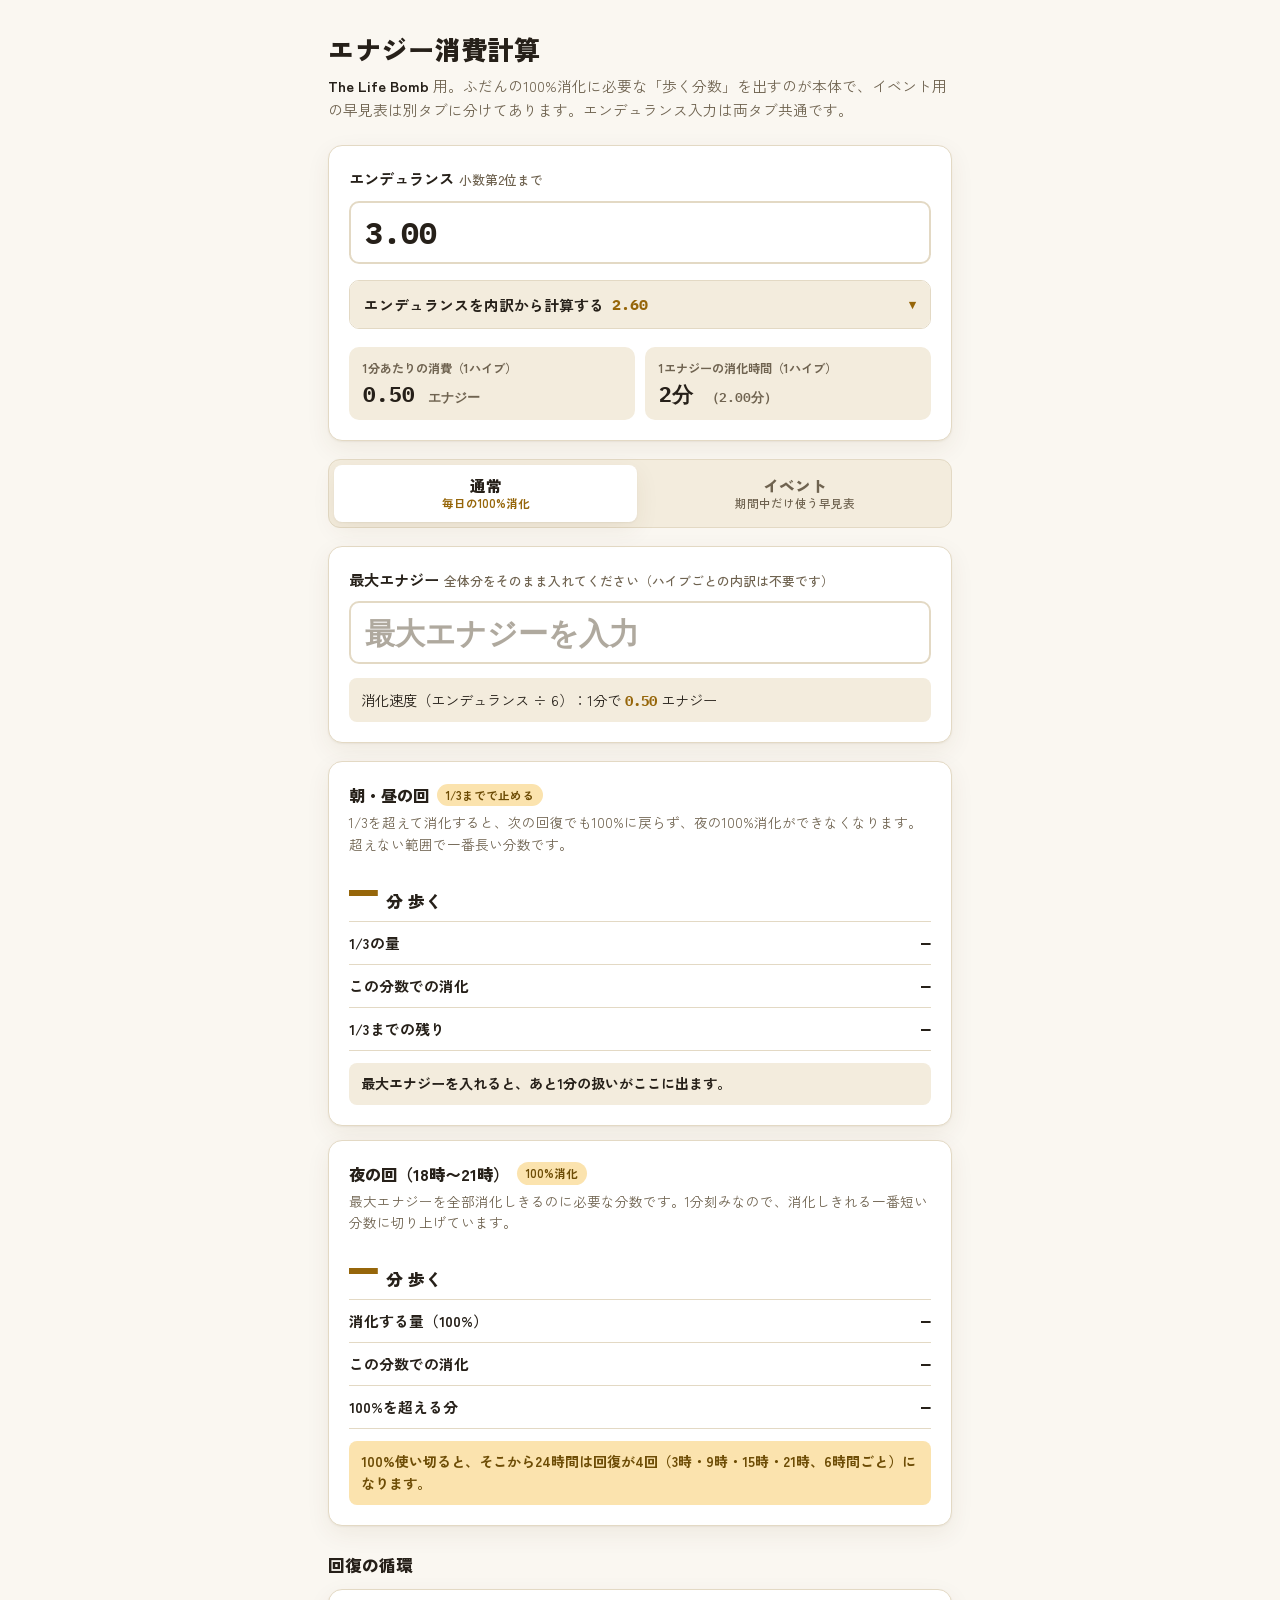
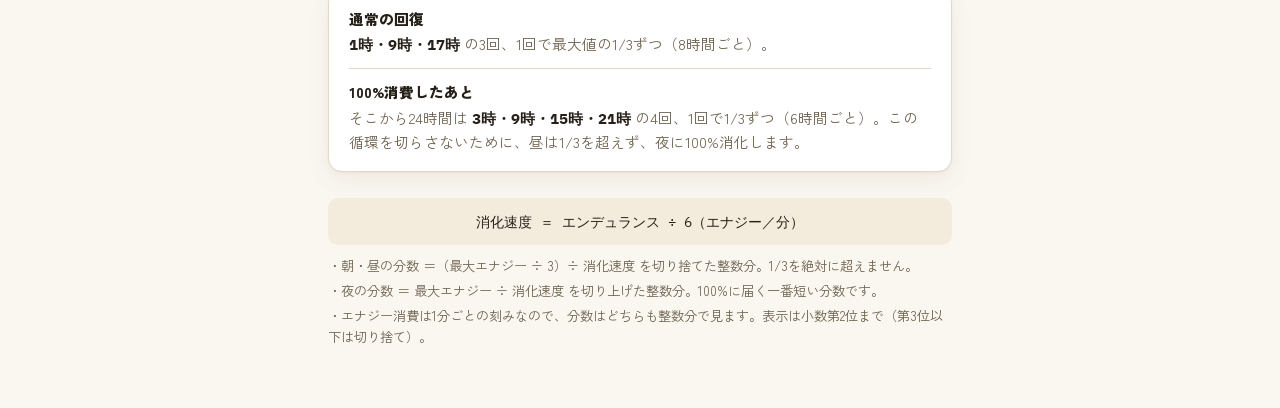
==== index.html @ 016a5758 "Add daily tab with noon and 100% digestion minutes" ====
<!doctype html>
<html lang="ja">
  <head>
    <meta charset="utf-8" />
    <meta name="viewport" content="width=device-width, initial-scale=1, viewport-fit=cover" />
    <meta name="color-scheme" content="light dark" />
    <link rel="icon" href="data:," />
    <title>エナジー消費計算</title>
    <link rel="preconnect" href="https://fonts.googleapis.com" />
    <link rel="preconnect" href="https://fonts.gstatic.com" crossorigin />
    <link href="https://fonts.googleapis.com/css2?family=Zen+Kaku+Gothic+New:wght@500;700;900&family=IBM+Plex+Mono:wght@500;600;700&display=swap" rel="stylesheet" />
    <style>
      button, [role="button"], select, summary, input:not([type="checkbox"], [type="radio"]) { min-height: 2rem; }

      :root {
        color-scheme: light dark;
        --bg: #faf7f1;
        --surface: #ffffff;
        --surface-2: #f3ecdd;
        --ink: #262019;
        --ink-2: #6f6350;
        --line: #e3d9c4;
        --accent: #b97e0e;
        --accent-strong: #96660a;
        --hit-bg: #fbe3ae;
        --hit-ink: #6d4c05;
        --first-ring: #b97e0e;
        --chip-bg: #ffffff;
        --input-bg: #ffffff;
        --shadow: 0 1px 2px rgba(80, 60, 10, .06), 0 8px 24px rgba(80, 60, 10, .07);
      }
      @media (prefers-color-scheme: dark) {
        :root {
          --bg: #171410;
          --surface: #221e18;
          --surface-2: #2b251c;
          --ink: #f2ead9;
          --ink-2: #b3a68c;
          --line: #3d362a;
          --accent: #e8b23f;
          --accent-strong: #f5c95e;
          --hit-bg: #574312;
          --hit-ink: #ffd97a;
          --first-ring: #e8b23f;
          --chip-bg: #221e18;
          --input-bg: #1b1813;
          --shadow: 0 1px 2px rgba(0,0,0,.4), 0 8px 24px rgba(0,0,0,.35);
        }
      }

      * { box-sizing: border-box; }
      html { -webkit-text-size-adjust: 100%; }
      body {
        margin: 0;
        background: var(--bg);
        color: var(--ink);
        font-family: "Zen Kaku Gothic New", "Hiragino Kaku Gothic ProN", "Noto Sans JP", sans-serif;
        line-height: 1.6;
      }
      .num { font-family: "IBM Plex Mono", ui-monospace, monospace; font-variant-numeric: tabular-nums; }

      main {
        max-width: 660px;
        margin: 0 auto;
        padding: 28px 18px 56px;
      }

      h1 {
        font-size: 1.65rem;
        font-weight: 900;
        letter-spacing: .02em;
        margin: 0 0 4px;
      }
      .lede {
        margin: 0 0 24px;
        color: var(--ink-2);
        font-size: .92rem;
      }
      .lede .game { font-weight: 700; color: var(--ink); }

      /* ---------- input ---------- */
      .panel {
        background: var(--surface);
        border: 1px solid var(--line);
        border-radius: 14px;
        box-shadow: var(--shadow);
        padding: 20px;
        margin-bottom: 18px;
      }
      .field-label {
        display: block;
        font-weight: 700;
        font-size: .95rem;
        margin-bottom: 10px;
      }
      .field-label .unit-note { color: var(--ink-2); font-weight: 500; font-size: .8rem; margin-left: .4em; }
      .input-row {
        display: flex;
        align-items: stretch;
        gap: 10px;
      }
      .input-wrap {
        flex: 1 1 auto;
        min-width: 0;
        display: flex;
        align-items: baseline;
        gap: 8px;
        background: var(--input-bg);
        border: 2px solid var(--line);
        border-radius: 10px;
        padding: 6px 14px;
        transition: border-color .15s ease;
      }
      .input-wrap:focus-within { border-color: var(--accent); }
      .input-wrap input {
        flex: 1;
        width: 100%;
        min-width: 0;
        border: 0;
        background: transparent;
        color: var(--ink);
        font-family: "IBM Plex Mono", ui-monospace, monospace;
        font-size: 1.9rem;
        font-weight: 700;
        padding: 4px 0;
        outline: none;
      }
      .input-wrap input::placeholder { color: var(--ink-2); opacity: .55; }
      .input-wrap.is-locked { opacity: .55; }
      .input-wrap input:disabled { color: var(--ink-2); }

      /* ---------- detail (endurance breakdown) ---------- */
      .detail {
        margin-top: 16px;
        border: 1px solid var(--line);
        border-radius: 10px;
        background: var(--surface);
      }
      .detail-toggle {
        display: flex;
        align-items: center;
        gap: 8px;
        width: 100%;
        padding: 12px 14px;
        font: inherit;
        font-weight: 700;
        font-size: .92rem;
        text-align: left;
        color: var(--ink);
        cursor: pointer;
        background: var(--surface-2);
        border: 0;
        border-radius: 9px;
        user-select: none;
      }
      .detail-toggle[aria-expanded="true"] { border-radius: 9px 9px 0 0; }
      .detail-toggle .chev {
        margin-left: auto;
        color: var(--accent-strong);
        font-size: .8rem;
        transition: transform .15s ease;
      }
      .detail-toggle[aria-expanded="true"] .chev { transform: rotate(180deg); }
      .detail-toggle .summary-total {
        font-family: "IBM Plex Mono", ui-monospace, monospace;
        font-weight: 700;
        color: var(--accent-strong);
      }
      .detail-body { padding: 16px 14px 18px; }
      .summary-cap {
        font-size: .72rem;
        font-weight: 700;
        background: var(--hit-bg);
        color: var(--hit-ink);
        border-radius: 999px;
        padding: 2px 8px;
        white-space: nowrap;
        display: none;
      }
      .summary-cap.show { display: inline-block; }
      .use-row {
        display: flex;
        align-items: flex-start;
        gap: 10px;
        background: var(--hit-bg);
        color: var(--hit-ink);
        border-radius: 8px;
        padding: 10px 12px;
        margin-bottom: 14px;
        cursor: pointer;
      }
      .use-row input[type="checkbox"] {
        width: 1.25rem; height: 1.25rem;
        margin: 2px 0 0;
        flex: 0 0 auto;
        accent-color: var(--accent);
      }
      .use-row .use-text { font-weight: 700; font-size: .9rem; line-height: 1.45; }
      .use-row .use-text small { display: block; font-weight: 500; font-size: .78rem; opacity: .85; }
      .detail-grid {
        display: grid;
        grid-template-columns: 1fr;
        gap: 16px;
      }
      .d-field label {
        display: block;
        font-weight: 700;
        font-size: .95rem;
        margin-bottom: 6px;
        line-height: 1.4;
      }
      .d-field label .note { display: block; color: var(--ink-2); font-weight: 500; font-size: .8rem; margin-top: 2px; }
      .d-field input[type="number"], .d-field select {
        width: 100%;
        background: var(--input-bg);
        border: 2px solid var(--line);
        border-radius: 8px;
        color: var(--ink);
        font-family: "IBM Plex Mono", ui-monospace, monospace;
        font-size: 1.25rem;
        font-weight: 700;
        padding: 10px 12px;
        outline: none;
      }
      .cap-preview {
        margin-top: 8px;
        background: var(--surface-2);
        border-radius: 8px;
        padding: 10px 12px;
        font-size: .88rem;
        line-height: 1.5;
      }
      .cap-preview .cp-formula { font-family: "IBM Plex Mono", ui-monospace, monospace; font-weight: 700; }
      .cap-preview .cp-final { font-weight: 900; color: var(--accent-strong); }
      .d-field input[type="number"]:focus, .d-field select:focus { border-color: var(--accent); }
      .d-field.check-field {
        grid-column: 1 / -1;
        display: flex;
        align-items: center;
        gap: 10px;
        border: 2px solid var(--line);
        border-radius: 8px;
        padding: 7px 10px;
        min-height: 2.9rem;
        cursor: pointer;
      }
      .d-field.check-field input[type="checkbox"] {
        width: 1.25rem; height: 1.25rem;
        margin: 0;
        flex: 0 0 auto;
        accent-color: var(--accent);
      }
      .d-field.check-field .check-label { font-weight: 700; font-size: .9rem; line-height: 1.35; }
      .d-field.check-field .check-label small { display: block; color: var(--ink-2); font-weight: 500; font-size: .75rem; }
      .breakdown { margin-top: 20px; border-top: 2px solid var(--line); }
      .bd-row {
        display: flex;
        align-items: baseline;
        flex-wrap: wrap;
        gap: 2px 8px;
        padding: 9px 0;
        border-bottom: 1px solid var(--line);
        font-size: .92rem;
      }
      .bd-row .bd-k { font-weight: 700; }
      .bd-row .bd-sub { color: var(--ink-2); font-size: .8rem; flex: 1 1 100%; order: 3; }
      .bd-row .bd-v {
        margin-left: auto;
        font-family: "IBM Plex Mono", ui-monospace, monospace;
        font-weight: 700;
        font-size: 1.05rem;
        white-space: nowrap;
      }
      .bd-row .bd-v.neg { color: #b23a1e; }
      @media (prefers-color-scheme: dark) { .bd-row .bd-v.neg { color: #ff9a7a; } }
      .bd-section {
        margin: 16px 0 2px;
        font-size: .8rem;
        font-weight: 900;
        letter-spacing: .06em;
        color: var(--ink-2);
      }
      .bd-row.subtotal { background: var(--surface-2); border-radius: 8px; padding: 10px 10px; border-bottom: 0; margin-top: 10px; }
      .bd-row.cap-total { border-bottom: 2px solid var(--line); }
      .bd-row.cap-total .bd-v { color: var(--accent-strong); }
      .capped-banner {
        display: none;
        margin-top: 12px;
        background: var(--hit-bg);
        color: var(--hit-ink);
        border-radius: 8px;
        padding: 10px 12px;
        font-size: .88rem;
        font-weight: 700;
        line-height: 1.5;
      }
      .capped-banner.show { display: block; }
      .bd-row.total { border-bottom: 0; padding-top: 14px; }
      .bd-row.total .bd-k { font-size: 1rem; }
      .bd-row.total .bd-v { font-size: 1.5rem; color: var(--accent-strong); }
      .detail-note { margin: 12px 0 0; color: var(--ink-2); font-size: .82rem; line-height: 1.6; }


      /* ---------- stats ---------- */
      .stats {
        display: grid;
        grid-template-columns: 1fr 1fr;
        gap: 10px;
        margin-top: 18px;
      }
      .stat {
        background: var(--surface-2);
        border-radius: 10px;
        padding: 12px 14px;
      }
      .stat .k {
        font-size: .76rem;
        font-weight: 700;
        color: var(--ink-2);
        margin-bottom: 2px;
      }
      .stat .v {
        font-size: 1.3rem;
        font-weight: 700;
        line-height: 1.3;
      }
      .stat .v small { font-size: .8rem; font-weight: 600; color: var(--ink-2); }

      /* ---------- table ---------- */
      h2 {
        font-size: 1.05rem;
        font-weight: 900;
        margin: 26px 0 10px;
      }
      .table-wrap {
        background: var(--surface);
        border: 1px solid var(--line);
        border-radius: 14px;
        box-shadow: var(--shadow);
        overflow: hidden;
      }
      table {
        width: 100%;
        border-collapse: collapse;
        table-layout: fixed;
      }
      .col-hive { width: 31%; }
      th, td {
        padding: 13px 8px;
        text-align: right;
        border-bottom: 1px solid var(--line);
      }
      thead th {
        background: var(--surface-2);
        font-size: .85rem;
        font-weight: 700;
        color: var(--ink-2);
        border-bottom: 2px solid var(--line);
      }
      thead th:first-child { text-align: left; padding-left: 16px; }
      tbody th {
        text-align: left;
        padding-left: 16px;
        font-weight: 700;
        font-size: .92rem;
        white-space: nowrap;
      }
      tbody th .hive-n {
        display: inline-block;
        min-width: 1.4em;
        text-align: center;
        background: var(--accent);
        color: #fff;
        border-radius: 6px;
        padding: 0 .3em;
        margin-right: .45em;
        font-family: "IBM Plex Mono", monospace;
        font-weight: 700;
      }
      @media (prefers-color-scheme: dark) {
        tbody th .hive-n { color: #241a02; }
      }
      tbody td {
        font-family: "IBM Plex Mono", ui-monospace, monospace;
        font-size: 1.06rem;
        font-weight: 600;
      }
      tbody tr:last-child th, tbody tr:last-child td { border-bottom: 0; }
      td.hit {
        background: var(--hit-bg);
        color: var(--hit-ink);
        font-weight: 700;
      }
      td.first-hit {
        box-shadow: inset 0 0 0 2px var(--first-ring);
        border-radius: 4px;
      }
      td.empty { color: var(--ink-2); opacity: .5; }

      .legend {
        display: flex;
        flex-wrap: wrap;
        gap: 8px 18px;
        margin-top: 10px;
        font-size: .8rem;
        color: var(--ink-2);
      }
      .legend .swatch {
        display: inline-block;
        width: 14px; height: 14px;
        border-radius: 4px;
        vertical-align: -2px;
        margin-right: 5px;
        background: var(--hit-bg);
        border: 1px solid var(--line);
      }
      .legend .swatch.ring {
        background: transparent;
        box-shadow: inset 0 0 0 2px var(--first-ring);
        border: 0;
      }

      /* ---------- reach-3 list ---------- */
      .reach {
        background: var(--surface);
        border: 1px solid var(--line);
        border-radius: 14px;
        box-shadow: var(--shadow);
        padding: 6px 20px;
      }
      .reach-row {
        display: flex;
        align-items: baseline;
        gap: 10px;
        padding: 11px 0;
        border-bottom: 1px solid var(--line);
        font-size: .92rem;
        flex-wrap: wrap;
      }
      .reach-row:last-child { border-bottom: 0; }
      .reach-row .who { font-weight: 700; white-space: nowrap; }
      .reach-row .what { margin-left: auto; text-align: right; }
      .reach-row .what b { font-family: "IBM Plex Mono", monospace; font-size: 1.02rem; }
      .reach-row .waste { color: var(--ink-2); font-size: .82rem; }
      .reach-row .waste b { color: var(--accent-strong); font-size: .9rem; }

      .formula {
        margin-top: 26px;
        color: var(--ink-2);
        font-size: .83rem;
      }
      .formula .box {
        background: var(--surface-2);
        border-radius: 10px;
        padding: 12px 16px;
        font-family: "IBM Plex Mono", ui-monospace, monospace;
        font-size: .9rem;
        color: var(--ink);
        text-align: center;
        margin-bottom: 10px;
      }
      .formula p { margin: 4px 0; }

      /* ---------- tabs ---------- */
      .tabs {
        display: flex;
        gap: 6px;
        background: var(--surface-2);
        border: 1px solid var(--line);
        border-radius: 12px;
        padding: 5px;
        margin-bottom: 18px;
      }
      .tab-btn {
        flex: 1 1 0;
        font: inherit;
        font-weight: 900;
        font-size: .98rem;
        color: var(--ink-2);
        background: transparent;
        border: 0;
        border-radius: 8px;
        padding: 10px 8px;
        cursor: pointer;
        line-height: 1.35;
      }
      .tab-btn small { display: block; font-weight: 500; font-size: .72rem; }
      .tab-btn[aria-selected="true"] {
        background: var(--surface);
        color: var(--ink);
        box-shadow: var(--shadow);
      }
      .tab-btn[aria-selected="true"] small { color: var(--accent-strong); font-weight: 700; }
      [role="tabpanel"][hidden] { display: none; }

      /* ---------- daily (walk) ---------- */
      .rate-line {
        margin-top: 14px;
        background: var(--surface-2);
        border-radius: 8px;
        padding: 10px 12px;
        font-size: .9rem;
      }
      .rate-line b { font-family: "IBM Plex Mono", monospace; color: var(--accent-strong); }
      .walk-grid { display: grid; grid-template-columns: 1fr; gap: 14px; }
      .walk-card {
        background: var(--surface);
        border: 1px solid var(--line);
        border-radius: 14px;
        box-shadow: var(--shadow);
        padding: 20px;
      }
      .walk-card.danger { border-color: #b23a1e; }
      @media (prefers-color-scheme: dark) { .walk-card.danger { border-color: #ff9a7a; } }
      .walk-when { font-weight: 900; font-size: 1.02rem; display: flex; align-items: center; gap: 8px; flex-wrap: wrap; }
      .walk-tag {
        font-size: .72rem; font-weight: 700;
        background: var(--hit-bg); color: var(--hit-ink);
        border-radius: 999px; padding: 2px 9px; white-space: nowrap;
      }
      .walk-desc { margin: 4px 0 0; color: var(--ink-2); font-size: .85rem; }
      .walk-min { display: flex; align-items: baseline; gap: 8px; margin: 10px 0 6px; }
      .walk-min .big { font-family: "IBM Plex Mono", monospace; font-size: 3rem; font-weight: 700; line-height: 1; color: var(--accent-strong); }
      .walk-min .walk-unit { font-weight: 900; font-size: 1.05rem; }
      .walk-rows { margin: 0; border-top: 1px solid var(--line); }
      .walk-rows > div {
        display: flex; align-items: baseline; gap: 8px;
        padding: 8px 0; border-bottom: 1px solid var(--line); font-size: .92rem;
      }
      .walk-rows dt { font-weight: 700; }
      .walk-rows dd { margin: 0 0 0 auto; font-family: "IBM Plex Mono", monospace; font-weight: 700; font-size: 1.02rem; white-space: nowrap; }
      .walk-warn {
        margin: 12px 0 0; border-radius: 8px; padding: 10px 12px;
        font-size: .88rem; font-weight: 700; line-height: 1.55;
        background: var(--surface-2); color: var(--ink);
      }
      .walk-warn.hot { background: #fbe9e2; color: #8c2b12; }
      @media (prefers-color-scheme: dark) { .walk-warn.hot { background: #4a2317; color: #ffb59d; } }
      .walk-warn.safe { background: var(--hit-bg); color: var(--hit-ink); }
      .cycle {
        background: var(--surface);
        border: 1px solid var(--line);
        border-radius: 14px;
        box-shadow: var(--shadow);
        padding: 6px 20px;
      }
      .cycle-row { padding: 11px 0; border-bottom: 1px solid var(--line); font-size: .92rem; }
      .cycle-row:last-child { border-bottom: 0; }
      .cycle-row .c-k { font-weight: 900; display: block; margin-bottom: 2px; }
      .cycle-row .c-v { color: var(--ink-2); }
      .cycle-row .c-v b { color: var(--ink); font-family: "IBM Plex Mono", monospace; }

      @media (max-width: 480px) {
        main { padding: 24px 12px 48px; }
        .panel { padding: 16px 14px; }
        .detail-toggle { flex-wrap: wrap; padding: 12px; }
        .detail-toggle .summary-total { margin-left: auto; font-size: 1.1rem; }
        .detail-toggle .chev { margin-left: 4px; }
        .use-row { padding: 12px; }
        .reach { padding: 6px 14px; }
        .cycle { padding: 6px 14px; }
        .walk-card { padding: 16px 14px; }
        .walk-min .big { font-size: 2.5rem; }
        .reach-row { display: block; padding: 12px 0; }
        .reach-row .who { display: block; margin-bottom: 2px; }
        .reach-row .what { display: block; margin-left: 0; text-align: left; }
        .stat .v { font-size: 1.15rem; }
        th, td { padding: 11px 3px; }
        tbody td { font-size: .95rem; }
        thead th { font-size: .8rem; }
        thead th:first-child, tbody th { padding-left: 8px; }
        .col-hive { width: 15%; }
        /* 狭い画面では行見出しを番号バッジだけにして、5分列まで全列を収める（読み上げ用にラベルは残す） */
        tbody th .hive-label {
          position: absolute;
          width: 1px; height: 1px;
          overflow: hidden;
          clip-path: inset(50%);
          white-space: nowrap;
        }
        tbody th .hive-n { margin-right: 0; }
        .stats { grid-template-columns: 1fr 1fr; }
        .input-wrap input { font-size: 1.6rem; }
      }
      @media (prefers-reduced-motion: reduce) {
        * { transition: none !important; }
      }
    </style>
  </head>
  <body>
    <main>
      <h1>エナジー消費計算</h1>
      <p class="lede"><span class="game">The Life Bomb</span> 用。ふだんの100%消化に必要な「歩く分数」を出すのが本体で、イベント用の早見表は別タブに分けてあります。エンデュランス入力は両タブ共通です。</p>

      <section class="panel" aria-label="エンデュランス入力">
        <label class="field-label" for="endurance">エンデュランス<span class="unit-note">小数第2位まで</span></label>
        <div class="input-row">
          <div class="input-wrap" id="endurance-wrap">
            <input id="endurance" class="num" type="number" inputmode="decimal" step="0.01" min="0.01" placeholder="3.00" value="3.00" autocomplete="off" />
          </div>
        </div>

        <div class="detail" id="detail-box">
          <button type="button" class="detail-toggle" id="detail-toggle" aria-expanded="false" aria-controls="detail-body">エンデュランスを内訳から計算する<span class="summary-cap" id="summary-cap">上限でカット</span><span class="summary-total num" id="summary-total">2.60</span><span class="chev" aria-hidden="true">▾</span></button>
          <div class="detail-body" id="detail-body">
            <label class="use-row" for="use-detail">
              <input type="checkbox" id="use-detail" />
              <span class="use-text">詳細入力の計算結果を使う<small>チェックすると、下の内訳で出したエンデュランスを両タブの計算に使います（上の入力欄はロックされます）</small></span>
            </label>

            <div class="detail-grid">
              <div class="d-field">
                <label for="d-main">メインビー基礎<span class="note">手入力</span></label>
                <input id="d-main" class="num" type="number" inputmode="decimal" step="0.01" min="0" placeholder="1.60" value="1.60" autocomplete="off" />
              </div>
              <div class="d-field">
                <label for="d-cleaner">クリーナー<span class="note">サポート蜂・最大2匹</span></label>
                <select id="d-cleaner">
                  <option value="0" selected>0匹</option>
                  <option value="1">1匹（−15%）</option>
                  <option value="2">2匹（−30%）</option>
                </select>
              </div>
              <div class="d-field">
                <label for="d-vent">ベンチレーター<span class="note">匹数を手入力</span></label>
                <input id="d-vent" class="num" type="number" inputmode="numeric" step="1" min="0" placeholder="20" value="20" autocomplete="off" />
              </div>
              <label class="d-field check-field" for="d-epic">
                <input type="checkbox" id="d-epic" />
                <span class="check-label">エピックあり<small>本体に +0.50、上限にも +0.50 します</small></span>
              </label>
              <div class="d-field">
                <label for="d-cap">上限 ― エピック抜き<span class="note">ゲーム画面の「Your base cap」を入れてください。エピック分は含みません</span></label>
                <input id="d-cap" class="num" type="number" inputmode="decimal" step="0.01" min="0" placeholder="3.00" value="3.00" autocomplete="off" />
                <div class="cap-preview" id="cap-preview">エピック込みの上限：<span class="cp-formula" id="cap-formula">3.00</span> ＝ <span class="cp-final num" id="cap-final">3.00</span><br />実際に効く上限は、この数字（エピック込み）です。</div>
              </div>
            </div>

            <div class="breakdown" aria-label="エンデュランスの内訳">
              <div class="bd-section">本体の計算</div>
              <div class="bd-row"><span class="bd-k">メインビー基礎</span><span class="bd-v num" id="bd-main">1.60</span></div>
              <div class="bd-row"><span class="bd-k">クリーナー</span><span class="bd-sub" id="bd-cleaner-sub">なし</span><span class="bd-v num neg" id="bd-cleaner">0.00</span></div>
              <div class="bd-row"><span class="bd-k">ベンチレーター</span><span class="bd-sub" id="bd-vent-sub">20 × 0.05</span><span class="bd-v num" id="bd-vent">+1.00</span></div>
              <div class="bd-row"><span class="bd-k">エピック</span><span class="bd-v num" id="bd-epic">0.00</span></div>
              <div class="bd-row subtotal"><span class="bd-k">小計</span><span class="bd-sub">上限をかける前の合計</span><span class="bd-v num" id="bd-raw">2.60</span></div>

              <div class="bd-section">上限（MAX）の計算</div>
              <div class="bd-row"><span class="bd-k">上限 ― エピック抜き</span><span class="bd-sub">上で入れた「Your base cap」</span><span class="bd-v num" id="bd-cap-base">3.00</span></div>
              <div class="bd-row"><span class="bd-k">エピック分</span><span class="bd-v num" id="bd-cap-epic">0.00</span></div>
              <div class="bd-row cap-total"><span class="bd-k">上限 ― エピック込み</span><span class="bd-sub">実際に効く上限はこれ</span><span class="bd-v num" id="bd-cap-total">3.00</span></div>

              <div class="capped-banner" id="bd-capped-banner">上限でカットされました：小計 <span class="num" id="bd-capped-raw">4.40</span> のうち、超えた <span class="num" id="bd-capped-over">0.40</span> は切り捨てられます。</div>

              <div class="bd-row total" id="bd-total-row"><span class="bd-k">実効エンデュランス</span><span class="bd-sub" id="bd-cap-note">小計と上限の小さい方</span><span class="bd-v num" id="bd-total">2.60</span></div>
            </div>
            <p class="detail-note">クリーナーはメインビー基礎に対する割合で引かれます（1匹 −15%）。ベンチレーターは1匹 +0.05 です。<br />上限は2段で見ます：エピック抜きの上限に、エピック分 +0.50 を足したものが「実際に効く上限」です。小計がそれを超えたら、実効は上限で止まります。</p>
          </div>
        </div>

        <div class="stats">
          <div class="stat">
            <div class="k">1分あたりの消費（1ハイブ）</div>
            <div class="v num" id="stat-per-min">—</div>
          </div>
          <div class="stat">
            <div class="k">1エナジーの消化時間（1ハイブ）</div>
            <div class="v num" id="stat-per-one">—</div>
          </div>
        </div>
      </section>

      <div class="tabs" role="tablist" aria-label="ツールの切り替え">
        <button type="button" class="tab-btn" role="tab" id="tab-daily" aria-selected="true" aria-controls="panel-daily">通常<small>毎日の100%消化</small></button>
        <button type="button" class="tab-btn" role="tab" id="tab-event" aria-selected="false" aria-controls="panel-event">イベント<small>期間中だけ使う早見表</small></button>
      </div>

      <div id="panel-daily" role="tabpanel" aria-labelledby="tab-daily">
        <section class="panel" aria-label="最大エナジー入力">
          <label class="field-label" for="max-energy">最大エナジー<span class="unit-note">全体分をそのまま入れてください（ハイブごとの内訳は不要です）</span></label>
          <div class="input-row">
            <div class="input-wrap">
              <input id="max-energy" class="num" type="number" inputmode="decimal" step="0.01" min="0.01" placeholder="最大エナジーを入力" value="" autocomplete="off" />
            </div>
          </div>
          <div class="rate-line">消化速度（エンデュランス ÷ 6）：1分で <b id="daily-rate">—</b> エナジー</div>
        </section>

        <div class="walk-grid">
          <article class="walk-card" id="card-noon">
            <div class="walk-when">朝・昼の回<span class="walk-tag">1/3までで止める</span></div>
            <p class="walk-desc">1/3を超えて消化すると、次の回復でも100%に戻らず、夜の100%消化ができなくなります。超えない範囲で一番長い分数です。</p>
            <div class="walk-min"><span class="big num" id="noon-min">—</span><span class="walk-unit">分 歩く</span></div>
            <dl class="walk-rows">
              <div><dt>1/3の量</dt><dd class="num" id="noon-target">—</dd></div>
              <div><dt>この分数での消化</dt><dd class="num" id="noon-used">—</dd></div>
              <div><dt>1/3までの残り</dt><dd class="num" id="noon-left">—</dd></div>
            </dl>
            <p class="walk-warn" id="noon-warn">最大エナジーを入れると、あと1分の扱いがここに出ます。</p>
          </article>

          <article class="walk-card" id="card-night">
            <div class="walk-when">夜の回（18時〜21時）<span class="walk-tag">100%消化</span></div>
            <p class="walk-desc">最大エナジーを全部消化しきるのに必要な分数です。1分刻みなので、消化しきれる一番短い分数に切り上げています。</p>
            <div class="walk-min"><span class="big num" id="night-min">—</span><span class="walk-unit">分 歩く</span></div>
            <dl class="walk-rows">
              <div><dt>消化する量（100%）</dt><dd class="num" id="night-target">—</dd></div>
              <div><dt>この分数での消化</dt><dd class="num" id="night-used">—</dd></div>
              <div><dt>100%を超える分</dt><dd class="num" id="night-over">—</dd></div>
            </dl>
            <p class="walk-warn safe" id="night-note">100%使い切ると、そこから24時間は回復が4回（3時・9時・15時・21時、6時間ごと）になります。</p>
          </article>
        </div>

        <h2>回復の循環</h2>
        <div class="cycle">
          <div class="cycle-row"><span class="c-k">通常の回復</span><span class="c-v"><b>1時・9時・17時</b> の3回、1回で最大値の1/3ずつ（8時間ごと）。</span></div>
          <div class="cycle-row"><span class="c-k">100%消費したあと</span><span class="c-v">そこから24時間は <b>3時・9時・15時・21時</b> の4回、1回で1/3ずつ（6時間ごと）。この循環を切らさないために、昼は1/3を超えず、夜に100%消化します。</span></div>
        </div>

        <div class="formula">
          <div class="box">消化速度 ＝ エンデュランス ÷ 6（エナジー／分）</div>
          <p>・朝・昼の分数 ＝（最大エナジー ÷ 3）÷ 消化速度 を切り捨てた整数分。1/3を絶対に超えません。</p>
          <p>・夜の分数 ＝ 最大エナジー ÷ 消化速度 を切り上げた整数分。100%に届く一番短い分数です。</p>
          <p>・エナジー消費は1分ごとの刻みなので、分数はどちらも整数分で見ます。表示は小数第2位まで（第3位以下は切り捨て）。</p>
        </div>
      </div>

      <div id="panel-event" role="tabpanel" aria-labelledby="tab-event" hidden>
      <h2>消費エナジー早見表</h2>
      <div class="table-wrap">
        <table aria-label="ハイブ数と分数ごとの消費エナジー">
          <colgroup>
            <col class="col-hive" />
            <col />
            <col />
            <col />
            <col />
            <col />
          </colgroup>
          <thead>
            <tr>
              <th scope="col">ハイブ</th>
              <th scope="col">1分</th>
              <th scope="col">2分</th>
              <th scope="col">3分</th>
              <th scope="col">4分</th>
              <th scope="col">5分</th>
            </tr>
          </thead>
          <tbody id="tbody"></tbody>
        </table>
      </div>
      <div class="legend">
        <span><span class="swatch"></span>3.00以上（ネクターが落ちるライン）</span>
        <span><span class="swatch ring"></span>太枠 = そのハイブ数で3に届く最短の分数</span>
      </div>

      <h2>3エナジーに届く最短パターン</h2>
      <div class="reach" id="reach"></div>

      <div class="formula">
        <div class="box">消費エナジー ＝ エンデュランス ÷ 6 × ハイブ数 × 分数</div>
        <p>・1ハイブが1エナジーを消化する時間は「6 ÷ エンデュランス」分です。</p>
        <p>・表示は小数第2位まで（第3位以下は切り捨て）。例：エンデュランス4なら1分で0.66。</p>
        <p>・エナジー消費は1分ごとの刻みなので、分数は整数分で見ます。</p>
        <p>・詳細入力の小計 ＝ メインビー基礎 − クリーナー（基礎の15%×匹数）＋ ベンチレーター（匹数×0.05）＋ エピック0.50。</p>
        <p>・上限（エピック込み）＝ 上限（エピック抜き）＋ エピック0.50。実効エンデュランスは、小計と上限（エピック込み）の小さい方です。</p>
      </div>
      </div>
    </main>

    <script>
      (function () {
        var input = document.getElementById('endurance');
        var inputWrap = document.getElementById('endurance-wrap');
        var tbody = document.getElementById('tbody');
        var reachEl = document.getElementById('reach');
        var perMinEl = document.getElementById('stat-per-min');
        var perOneEl = document.getElementById('stat-per-one');

        var maxEnergyInput = document.getElementById('max-energy');
        var dailyRateEl = document.getElementById('daily-rate');
        var noonCard = document.getElementById('card-noon');
        var noonMinEl = document.getElementById('noon-min');
        var noonTargetEl = document.getElementById('noon-target');
        var noonUsedEl = document.getElementById('noon-used');
        var noonLeftEl = document.getElementById('noon-left');
        var noonWarnEl = document.getElementById('noon-warn');
        var nightMinEl = document.getElementById('night-min');
        var nightTargetEl = document.getElementById('night-target');
        var nightUsedEl = document.getElementById('night-used');
        var nightOverEl = document.getElementById('night-over');
        var nightNoteEl = document.getElementById('night-note');

        // タブ切り替え（通常が本体、イベントは別タブ）
        var tabDaily = document.getElementById('tab-daily');
        var tabEvent = document.getElementById('tab-event');
        var panelDaily = document.getElementById('panel-daily');
        var panelEvent = document.getElementById('panel-event');
        function selectTab(which) {
          var daily = which === 'daily';
          tabDaily.setAttribute('aria-selected', daily ? 'true' : 'false');
          tabEvent.setAttribute('aria-selected', daily ? 'false' : 'true');
          panelDaily.hidden = !daily;
          panelEvent.hidden = daily;
        }
        tabDaily.addEventListener('click', function () { selectTab('daily'); });
        tabEvent.addEventListener('click', function () { selectTab('event'); });

        var useDetail = document.getElementById('use-detail');
        var dMain = document.getElementById('d-main');
        var dCleaner = document.getElementById('d-cleaner');
        var dVent = document.getElementById('d-vent');
        var dCap = document.getElementById('d-cap');
        var dEpic = document.getElementById('d-epic');
        var summaryTotal = document.getElementById('summary-total');
        var bdMain = document.getElementById('bd-main');
        var bdCleaner = document.getElementById('bd-cleaner');
        var bdCleanerSub = document.getElementById('bd-cleaner-sub');
        var bdVent = document.getElementById('bd-vent');
        var bdVentSub = document.getElementById('bd-vent-sub');
        var bdEpic = document.getElementById('bd-epic');
        var bdTotal = document.getElementById('bd-total');
        var bdTotalRow = document.getElementById('bd-total-row');
        var bdCapNote = document.getElementById('bd-cap-note');
        var summaryCap = document.getElementById('summary-cap');
        var capFormula = document.getElementById('cap-formula');
        var capFinal = document.getElementById('cap-final');
        var bdRaw = document.getElementById('bd-raw');
        var bdCapBase = document.getElementById('bd-cap-base');
        var bdCapEpic = document.getElementById('bd-cap-epic');
        var bdCapTotal = document.getElementById('bd-cap-total');
        var cappedBanner = document.getElementById('bd-capped-banner');
        var cappedRaw = document.getElementById('bd-capped-raw');
        var cappedOver = document.getElementById('bd-capped-over');

        // 開閉メニュー：閉じている間は中身をDOMから外しておく（入力値はノードごと保持される）
        var detailBox = document.getElementById('detail-box');
        var detailToggle = document.getElementById('detail-toggle');
        var detailBody = document.getElementById('detail-body');
        detailBox.removeChild(detailBody);
        detailToggle.addEventListener('click', function () {
          if (detailBody.parentNode === detailBox) {
            detailBox.removeChild(detailBody);
            detailToggle.setAttribute('aria-expanded', 'false');
          } else {
            detailBox.appendChild(detailBody);
            detailToggle.setAttribute('aria-expanded', 'true');
          }
        });

        // 小数第3位以下を切り捨てて、2桁表示にする
        function fmt(v) {
          var t = Math.floor(v * 100 + 1e-9) / 100;
          return t.toFixed(2);
        }
        function trunc2(v) { return Math.floor(v * 100 + 1e-9) / 100; }
        function signed(v) { return (v > 0 ? '+' : (v < 0 ? '−' : '')) + fmt(Math.abs(v)); }

        // 内訳から実効エンデュランスを出す
        // クリーナーは基礎に対する割合（1匹-15%）を切り捨ててから引く。例: 基礎2.05・2匹 → -0.61
        function computeDetail() {
          var main = parseFloat(dMain.value);
          if (isNaN(main) || main < 0) return null;
          var cleanerN = parseInt(dCleaner.value, 10) || 0;
          var ventN = parseFloat(dVent.value);
          if (isNaN(ventN) || ventN < 0) ventN = 0;
          var capBase = parseFloat(dCap.value);
          if (isNaN(capBase) || capBase < 0) capBase = 0;
          var epicBonus = dEpic.checked ? 0.5 : 0;

          var cleanerCut = trunc2(main * 0.15 * cleanerN);
          var ventBonus = trunc2(ventN * 0.05);
          var raw = main - cleanerCut + ventBonus + epicBonus;
          var cap = capBase + epicBonus;
          var total = trunc2(Math.min(raw, cap));
          return {
            main: main, cleanerN: cleanerN, cleanerCut: cleanerCut,
            ventN: ventN, ventBonus: ventBonus, epicBonus: epicBonus,
            capBase: capBase,
            raw: raw, cap: cap, capped: raw > cap + 1e-9, total: total
          };
        }

        function renderDetail() {
          var d = computeDetail();
          if (d === null) {
            summaryTotal.textContent = '—';
            summaryCap.className = 'summary-cap';
            bdMain.textContent = '—';
            bdCleaner.textContent = '—';
            bdVent.textContent = '—';
            bdEpic.textContent = dEpic.checked ? '+0.50' : '0.00';
            bdRaw.textContent = '—';
            bdCapBase.textContent = '—';
            bdCapEpic.textContent = dEpic.checked ? '+0.50' : '0.00';
            bdCapTotal.textContent = '—';
            capFormula.textContent = '—';
            capFinal.textContent = '—';
            cappedBanner.className = 'capped-banner';
            bdTotal.textContent = '—';
            bdCapNote.textContent = '';
            bdTotalRow.className = 'bd-row total';
            return null;
          }
          summaryTotal.textContent = fmt(d.total);
          summaryCap.className = 'summary-cap' + (d.capped ? ' show' : '');
          bdMain.textContent = fmt(d.main);
          bdCleanerSub.textContent = d.cleanerN > 0 ? ('基礎の −15% × ' + d.cleanerN + '匹') : 'なし';
          bdCleaner.textContent = d.cleanerCut > 0 ? ('−' + fmt(d.cleanerCut)) : '0.00';
          bdVentSub.textContent = d.ventN + ' × 0.05';
          bdVent.textContent = signed(d.ventBonus);
          bdEpic.textContent = d.epicBonus > 0 ? '+0.50' : '0.00';
          bdRaw.textContent = fmt(trunc2(d.raw));
          bdCapBase.textContent = fmt(d.capBase);
          bdCapEpic.textContent = d.epicBonus > 0 ? '+0.50' : '0.00';
          bdCapTotal.textContent = fmt(d.cap);
          capFormula.textContent = d.epicBonus > 0 ? (fmt(d.capBase) + ' ＋ 0.50') : fmt(d.capBase);
          capFinal.textContent = fmt(d.cap);
          if (d.capped) {
            cappedRaw.textContent = fmt(trunc2(d.raw));
            cappedOver.textContent = fmt(trunc2(d.raw - d.cap));
            cappedBanner.className = 'capped-banner show';
          } else {
            cappedBanner.className = 'capped-banner';
          }
          bdTotal.textContent = fmt(d.total);
          bdCapNote.textContent = d.capped
            ? ('小計 ' + fmt(trunc2(d.raw)) + ' → 上限 ' + fmt(d.cap) + ' で止まります')
            : ('小計 ' + fmt(trunc2(d.raw)) + ' ／ 上限 ' + fmt(d.cap) + ' 以内');
          bdTotalRow.className = 'bd-row total';
          return d;
        }

        function parseEndurance() {
          if (useDetail.checked) {
            var d = computeDetail();
            if (d === null || d.total <= 0) return null;
            return d.total;
          }
          var v = parseFloat(input.value);
          if (isNaN(v) || v <= 0) return null;
          return v;
        }

        // 通常タブ：消化速度はエンデュランス÷6のみ（ハイブ数は数えない）
        function renderDaily(e) {
          var max = parseFloat(maxEnergyInput.value);
          if (e === null || isNaN(max) || max <= 0) {
            dailyRateEl.textContent = e === null ? '—' : fmt(e / 6);
            noonCard.className = 'walk-card';
            noonMinEl.textContent = '—';
            noonTargetEl.textContent = '—';
            noonUsedEl.textContent = '—';
            noonLeftEl.textContent = '—';
            noonWarnEl.className = 'walk-warn';
            noonWarnEl.textContent = e === null
              ? 'エンデュランスを入れると、歩く分数が出ます。'
              : '最大エナジーを入れると、あと1分の扱いがここに出ます。';
            nightMinEl.textContent = '—';
            nightTargetEl.textContent = '—';
            nightUsedEl.textContent = '—';
            nightOverEl.textContent = '—';
            return;
          }
          var rate = e / 6;
          dailyRateEl.textContent = fmt(rate);

          // 朝・昼：1/3を超えない最大の整数分（切り捨て）
          var target = max / 3;
          var noonMin = Math.floor(target / rate + 1e-9);
          var noonUsed = rate * noonMin;
          var noonLeft = target - noonUsed;
          var nextUsed = rate * (noonMin + 1);
          var nextOver = nextUsed - target;
          noonMinEl.textContent = noonMin;
          noonTargetEl.textContent = fmt(target);
          noonUsedEl.textContent = fmt(noonUsed);
          noonLeftEl.textContent = fmt(noonLeft);
          if (noonMin <= 0) {
            noonCard.className = 'walk-card danger';
            noonWarnEl.className = 'walk-warn hot';
            noonWarnEl.textContent = '注意：1分歩くだけで1/3を超えます（1分で ' + fmt(nextUsed) + ' 消化、1/3を ' + fmt(nextOver) + ' 超過）。この回は歩かないのが安全です。';
          } else {
            noonCard.className = 'walk-card';
            noonWarnEl.className = 'walk-warn hot';
            noonWarnEl.textContent = 'あと1分歩くとアウト：' + (noonMin + 1) + '分で ' + fmt(nextUsed) + ' 消化し、1/3を ' + fmt(nextOver) + ' 超えてしまいます。';
          }

          // 夜：100%に届く最短の整数分（切り上げ）
          var nightMin = Math.ceil(max / rate - 1e-9);
          var nightUsed = rate * nightMin;
          nightMinEl.textContent = nightMin;
          nightTargetEl.textContent = fmt(max);
          nightUsedEl.textContent = fmt(nightUsed);
          nightOverEl.textContent = fmt(nightUsed - max);
        }

        function render() {
          var d = renderDetail();
          if (useDetail.checked) {
            input.disabled = true;
            inputWrap.classList.add('is-locked');
            input.value = (d !== null && d.total > 0) ? fmt(d.total) : '';
          } else {
            input.disabled = false;
            inputWrap.classList.remove('is-locked');
          }
          var e = parseEndurance();
          renderDaily(e);
          var h, m;

          if (e === null) {
            perMinEl.textContent = '—';
            perOneEl.textContent = '—';
            var rowsHtml = '';
            for (h = 1; h <= 4; h++) {
              rowsHtml += '<tr><th scope="row"><span class="hive-n">' + h + '</span><span class="hive-label">ハイブ' + h + '個</span></th>';
              for (m = 1; m <= 5; m++) rowsHtml += '<td class="empty">—</td>';
              rowsHtml += '</tr>';
            }
            tbody.innerHTML = rowsHtml;
            reachEl.innerHTML = '<div class="reach-row"><span class="who">エンデュランスを入力してください</span></div>';
            return;
          }

          var perMin = e / 6;               // 1ハイブ・1分あたり
          var perOne = 6 / e;               // 1ハイブで1エナジーにかかる分数
          perMinEl.innerHTML = fmt(perMin) + ' <small>エナジー</small>';

          var wholeMin = Math.floor(perOne);
          var sec = Math.round((perOne - wholeMin) * 60);
          if (sec === 60) { wholeMin += 1; sec = 0; }
          var timeText;
          if (wholeMin > 0) {
            timeText = wholeMin + '分' + (sec > 0 ? (' ' + sec + '秒') : '');
          } else {
            timeText = sec + '秒';
          }
          perOneEl.innerHTML = timeText + ' <small>（' + fmt(perOne) + '分）</small>';

          // 早見表
          var html = '';
          for (h = 1; h <= 4; h++) {
            html += '<tr><th scope="row"><span class="hive-n">' + h + '</span><span class="hive-label">ハイブ' + h + '個</span></th>';
            var firstHitFound = false;
            for (m = 1; m <= 5; m++) {
              var v = perMin * h * m;
              var cls = '';
              if (v >= 3) {
                cls = 'hit';
                if (!firstHitFound) { cls += ' first-hit'; firstHitFound = true; }
              }
              html += '<td class="' + cls + '">' + fmt(v) + '</td>';
            }
            html += '</tr>';
          }
          tbody.innerHTML = html;

          // 3エナジーに届く最短パターン（表の範囲外の分数も含めて計算）
          var rHtml = '';
          for (h = 1; h <= 4; h++) {
            var rate = perMin * h;
            var need = Math.ceil(3 / rate - 1e-9);
            var used = rate * need;
            var waste = used - 3;
            rHtml += '<div class="reach-row">' +
              '<span class="who">ハイブ' + h + '個</span>' +
              '<span class="what"><b>' + need + '分</b> で <b>' + fmt(used) + '</b> 消費' +
              ' <span class="waste">（ムダ <b>' + fmt(waste) + '</b>）</span></span>' +
              '</div>';
          }
          reachEl.innerHTML = rHtml;
        }

        input.addEventListener('input', render);
        input.addEventListener('change', render);
        maxEnergyInput.addEventListener('input', render);
        maxEnergyInput.addEventListener('change', render);
        useDetail.addEventListener('change', render);
        [dMain, dCleaner, dVent, dCap, dEpic].forEach(function (el) {
          el.addEventListener('input', render);
          el.addEventListener('change', render);
        });

        render();
      })();
    </script>
  </body>
</html>
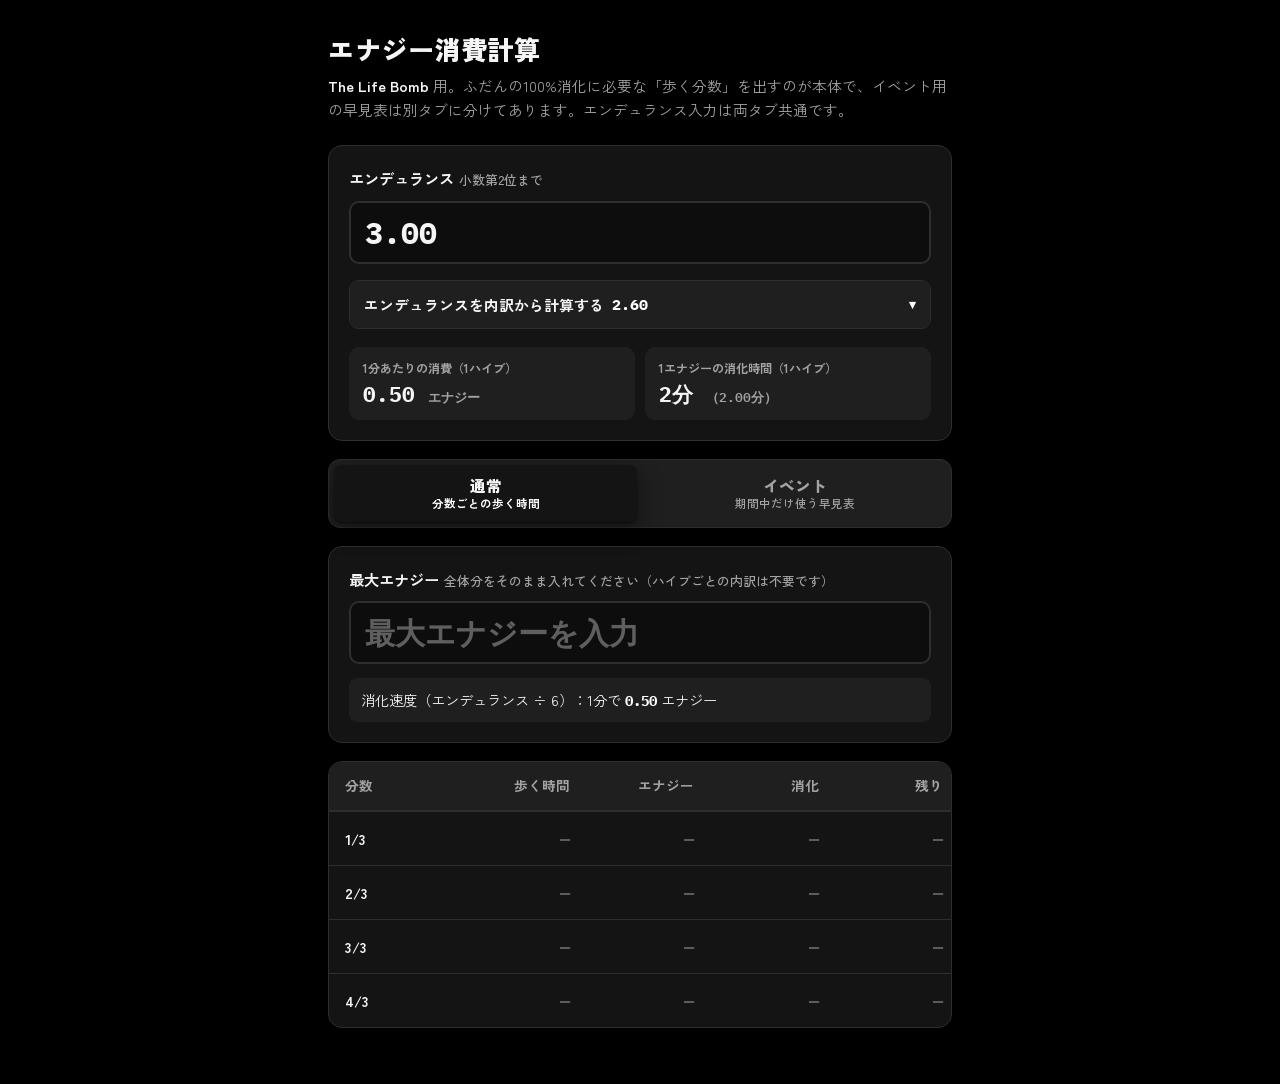
==== commit bc3fc615: "通常タブを分数の表（1/3〜4/3）に刷新し注記と回復の循環を削除／イベントの最短パターン表を削除／黒ベース配色に変更" ====
--- a/index.html
+++ b/index.html
@@ -3,7 +3,7 @@
   <head>
     <meta charset="utf-8" />
     <meta name="viewport" content="width=device-width, initial-scale=1, viewport-fit=cover" />
-    <meta name="color-scheme" content="light dark" />
+    <meta name="color-scheme" content="dark" />
     <link rel="icon" href="data:," />
     <title>エナジー消費計算</title>
     <link rel="preconnect" href="https://fonts.googleapis.com" />
@@ -13,39 +13,22 @@
       button, [role="button"], select, summary, input:not([type="checkbox"], [type="radio"]) { min-height: 2rem; }
 
       :root {
-        color-scheme: light dark;
-        --bg: #faf7f1;
-        --surface: #ffffff;
-        --surface-2: #f3ecdd;
-        --ink: #262019;
-        --ink-2: #6f6350;
-        --line: #e3d9c4;
-        --accent: #b97e0e;
-        --accent-strong: #96660a;
-        --hit-bg: #fbe3ae;
-        --hit-ink: #6d4c05;
-        --first-ring: #b97e0e;
-        --chip-bg: #ffffff;
-        --input-bg: #ffffff;
-        --shadow: 0 1px 2px rgba(80, 60, 10, .06), 0 8px 24px rgba(80, 60, 10, .07);
-      }
-      @media (prefers-color-scheme: dark) {
-        :root {
-          --bg: #171410;
-          --surface: #221e18;
-          --surface-2: #2b251c;
-          --ink: #f2ead9;
-          --ink-2: #b3a68c;
-          --line: #3d362a;
-          --accent: #e8b23f;
-          --accent-strong: #f5c95e;
-          --hit-bg: #574312;
-          --hit-ink: #ffd97a;
-          --first-ring: #e8b23f;
-          --chip-bg: #221e18;
-          --input-bg: #1b1813;
-          --shadow: 0 1px 2px rgba(0,0,0,.4), 0 8px 24px rgba(0,0,0,.35);
-        }
+        color-scheme: dark;
+        --bg: #000000;
+        --surface: #141414;
+        --surface-2: #1f1f1f;
+        --ink: #f5f5f5;
+        --ink-2: #a3a3a3;
+        --line: #2e2e2e;
+        --accent: #e8e8e8;
+        --accent-strong: #ffffff;
+        --accent-ink: #111111;
+        --hit-bg: #2e2e2e;
+        --hit-ink: #ffffff;
+        --first-ring: #ffffff;
+        --chip-bg: #141414;
+        --input-bg: #0d0d0d;
+        --shadow: 0 1px 2px rgba(0,0,0,.5), 0 8px 24px rgba(0,0,0,.45);
       }
 
       * { box-sizing: border-box; }
@@ -233,6 +216,23 @@
       .cap-preview .cp-formula { font-family: "IBM Plex Mono", ui-monospace, monospace; font-weight: 700; }
       .cap-preview .cp-final { font-weight: 900; color: var(--accent-strong); }
       .d-field input[type="number"]:focus, .d-field select:focus { border-color: var(--accent); }
+      .support-row { margin-top: 10px; }
+      .support-name { display: block; font-weight: 700; font-size: .9rem; margin-bottom: 6px; }
+      .seg { display: flex; gap: 6px; }
+      .seg-btn {
+        flex: 1;
+        background: var(--input-bg);
+        border: 2px solid var(--line);
+        border-radius: 8px;
+        color: var(--ink);
+        font-size: .92rem;
+        font-weight: 700;
+        padding: 9px 4px;
+        cursor: pointer;
+        min-height: 2.75rem;
+        white-space: nowrap;
+      }
+      .seg-btn.is-on { background: var(--accent); border-color: var(--accent); color: var(--accent-ink); }
       .d-field.check-field {
         grid-column: 1 / -1;
         display: flex;
@@ -271,8 +271,7 @@
         font-size: 1.05rem;
         white-space: nowrap;
       }
-      .bd-row .bd-v.neg { color: #b23a1e; }
-      @media (prefers-color-scheme: dark) { .bd-row .bd-v.neg { color: #ff9a7a; } }
+      .bd-row .bd-v.neg { color: #ff9a7a; }
       .bd-section {
         margin: 16px 0 2px;
         font-size: .8rem;
@@ -370,15 +369,12 @@
         min-width: 1.4em;
         text-align: center;
         background: var(--accent);
-        color: #fff;
+        color: var(--accent-ink);
         border-radius: 6px;
         padding: 0 .3em;
         margin-right: .45em;
         font-family: "IBM Plex Mono", monospace;
         font-weight: 700;
-      }
-      @media (prefers-color-scheme: dark) {
-        tbody th .hive-n { color: #241a02; }
       }
       tbody td {
         font-family: "IBM Plex Mono", ui-monospace, monospace;
@@ -419,30 +415,6 @@
         box-shadow: inset 0 0 0 2px var(--first-ring);
         border: 0;
       }
-
-      /* ---------- reach-3 list ---------- */
-      .reach {
-        background: var(--surface);
-        border: 1px solid var(--line);
-        border-radius: 14px;
-        box-shadow: var(--shadow);
-        padding: 6px 20px;
-      }
-      .reach-row {
-        display: flex;
-        align-items: baseline;
-        gap: 10px;
-        padding: 11px 0;
-        border-bottom: 1px solid var(--line);
-        font-size: .92rem;
-        flex-wrap: wrap;
-      }
-      .reach-row:last-child { border-bottom: 0; }
-      .reach-row .who { font-weight: 700; white-space: nowrap; }
-      .reach-row .what { margin-left: auto; text-align: right; }
-      .reach-row .what b { font-family: "IBM Plex Mono", monospace; font-size: 1.02rem; }
-      .reach-row .waste { color: var(--ink-2); font-size: .82rem; }
-      .reach-row .waste b { color: var(--accent-strong); font-size: .9rem; }
 
       .formula {
         margin-top: 26px;
@@ -502,54 +474,6 @@
         font-size: .9rem;
       }
       .rate-line b { font-family: "IBM Plex Mono", monospace; color: var(--accent-strong); }
-      .walk-grid { display: grid; grid-template-columns: 1fr; gap: 14px; }
-      .walk-card {
-        background: var(--surface);
-        border: 1px solid var(--line);
-        border-radius: 14px;
-        box-shadow: var(--shadow);
-        padding: 20px;
-      }
-      .walk-card.danger { border-color: #b23a1e; }
-      @media (prefers-color-scheme: dark) { .walk-card.danger { border-color: #ff9a7a; } }
-      .walk-when { font-weight: 900; font-size: 1.02rem; display: flex; align-items: center; gap: 8px; flex-wrap: wrap; }
-      .walk-tag {
-        font-size: .72rem; font-weight: 700;
-        background: var(--hit-bg); color: var(--hit-ink);
-        border-radius: 999px; padding: 2px 9px; white-space: nowrap;
-      }
-      .walk-desc { margin: 4px 0 0; color: var(--ink-2); font-size: .85rem; }
-      .walk-min { display: flex; align-items: baseline; gap: 8px; margin: 10px 0 6px; }
-      .walk-min .big { font-family: "IBM Plex Mono", monospace; font-size: 3rem; font-weight: 700; line-height: 1; color: var(--accent-strong); }
-      .walk-min .walk-unit { font-weight: 900; font-size: 1.05rem; }
-      .walk-rows { margin: 0; border-top: 1px solid var(--line); }
-      .walk-rows > div {
-        display: flex; align-items: baseline; gap: 8px;
-        padding: 8px 0; border-bottom: 1px solid var(--line); font-size: .92rem;
-      }
-      .walk-rows dt { font-weight: 700; }
-      .walk-rows dd { margin: 0 0 0 auto; font-family: "IBM Plex Mono", monospace; font-weight: 700; font-size: 1.02rem; white-space: nowrap; }
-      .walk-warn {
-        margin: 12px 0 0; border-radius: 8px; padding: 10px 12px;
-        font-size: .88rem; font-weight: 700; line-height: 1.55;
-        background: var(--surface-2); color: var(--ink);
-      }
-      .walk-warn.hot { background: #fbe9e2; color: #8c2b12; }
-      @media (prefers-color-scheme: dark) { .walk-warn.hot { background: #4a2317; color: #ffb59d; } }
-      .walk-warn.safe { background: var(--hit-bg); color: var(--hit-ink); }
-      .cycle {
-        background: var(--surface);
-        border: 1px solid var(--line);
-        border-radius: 14px;
-        box-shadow: var(--shadow);
-        padding: 6px 20px;
-      }
-      .cycle-row { padding: 11px 0; border-bottom: 1px solid var(--line); font-size: .92rem; }
-      .cycle-row:last-child { border-bottom: 0; }
-      .cycle-row .c-k { font-weight: 900; display: block; margin-bottom: 2px; }
-      .cycle-row .c-v { color: var(--ink-2); }
-      .cycle-row .c-v b { color: var(--ink); font-family: "IBM Plex Mono", monospace; }
-
       @media (max-width: 480px) {
         main { padding: 24px 12px 48px; }
         .panel { padding: 16px 14px; }
@@ -557,13 +481,6 @@
         .detail-toggle .summary-total { margin-left: auto; font-size: 1.1rem; }
         .detail-toggle .chev { margin-left: 4px; }
         .use-row { padding: 12px; }
-        .reach { padding: 6px 14px; }
-        .cycle { padding: 6px 14px; }
-        .walk-card { padding: 16px 14px; }
-        .walk-min .big { font-size: 2.5rem; }
-        .reach-row { display: block; padding: 12px 0; }
-        .reach-row .who { display: block; margin-bottom: 2px; }
-        .reach-row .what { display: block; margin-left: 0; text-align: left; }
         .stat .v { font-size: 1.15rem; }
         th, td { padding: 11px 3px; }
         tbody td { font-size: .95rem; }
@@ -614,12 +531,25 @@
                 <input id="d-main" class="num" type="number" inputmode="decimal" step="0.01" min="0" placeholder="1.60" value="1.60" autocomplete="off" />
               </div>
               <div class="d-field">
-                <label for="d-cleaner">クリーナー<span class="note">サポート蜂・最大2匹</span></label>
-                <select id="d-cleaner">
-                  <option value="0" selected>0匹</option>
-                  <option value="1">1匹（−15%）</option>
-                  <option value="2">2匹（−30%）</option>
-                </select>
+                <label>サポート蜂<span class="note">2枠まで・各枠で種類を選びます</span></label>
+                <div class="support-row">
+                  <span class="support-name">サポート1</span>
+                  <div class="seg" id="d-support1-seg">
+                    <button type="button" class="seg-btn is-on" data-v="none">無し</button>
+                    <button type="button" class="seg-btn" data-v="cleaner">クリーナー</button>
+                    <button type="button" class="seg-btn" data-v="nurse">ナース</button>
+                  </div>
+                  <input type="hidden" id="d-support1" value="none" />
+                </div>
+                <div class="support-row">
+                  <span class="support-name">サポート2</span>
+                  <div class="seg" id="d-support2-seg">
+                    <button type="button" class="seg-btn is-on" data-v="none">無し</button>
+                    <button type="button" class="seg-btn" data-v="cleaner">クリーナー</button>
+                    <button type="button" class="seg-btn" data-v="nurse">ナース</button>
+                  </div>
+                  <input type="hidden" id="d-support2" value="none" />
+                </div>
               </div>
               <div class="d-field">
                 <label for="d-vent">ベンチレーター<span class="note">匹数を手入力</span></label>
@@ -639,7 +569,7 @@
             <div class="breakdown" aria-label="エンデュランスの内訳">
               <div class="bd-section">本体の計算</div>
               <div class="bd-row"><span class="bd-k">メインビー基礎</span><span class="bd-v num" id="bd-main">1.60</span></div>
-              <div class="bd-row"><span class="bd-k">クリーナー</span><span class="bd-sub" id="bd-cleaner-sub">なし</span><span class="bd-v num neg" id="bd-cleaner">0.00</span></div>
+              <div class="bd-row"><span class="bd-k">サポート蜂</span><span class="bd-sub" id="bd-cleaner-sub">なし</span><span class="bd-v num" id="bd-cleaner">0.00</span></div>
               <div class="bd-row"><span class="bd-k">ベンチレーター</span><span class="bd-sub" id="bd-vent-sub">20 × 0.05</span><span class="bd-v num" id="bd-vent">+1.00</span></div>
               <div class="bd-row"><span class="bd-k">エピック</span><span class="bd-v num" id="bd-epic">0.00</span></div>
               <div class="bd-row subtotal"><span class="bd-k">小計</span><span class="bd-sub">上限をかける前の合計</span><span class="bd-v num" id="bd-raw">2.60</span></div>
@@ -653,7 +583,7 @@
 
               <div class="bd-row total" id="bd-total-row"><span class="bd-k">実効エンデュランス</span><span class="bd-sub" id="bd-cap-note">小計と上限の小さい方</span><span class="bd-v num" id="bd-total">2.60</span></div>
             </div>
-            <p class="detail-note">クリーナーはメインビー基礎に対する割合で引かれます（1匹 −15%）。ベンチレーターは1匹 +0.05 です。<br />上限は2段で見ます：エピック抜きの上限に、エピック分 +0.50 を足したものが「実際に効く上限」です。小計がそれを超えたら、実効は上限で止まります。</p>
+            <p class="detail-note">サポート蜂はメインビー基礎に対する割合で効きます（クリーナー1枠 −15%、ナース1枠 +15%。2枠分を合算してから基礎にかけます）。ベンチレーターは1匹 +0.05 です。<br />上限は2段で見ます：エピック抜きの上限に、エピック分 +0.50 を足したものが「実際に効く上限」です。小計がそれを超えたら、実効は上限で止まります。</p>
           </div>
         </div>
 
@@ -670,7 +600,7 @@
       </section>
 
       <div class="tabs" role="tablist" aria-label="ツールの切り替え">
-        <button type="button" class="tab-btn" role="tab" id="tab-daily" aria-selected="true" aria-controls="panel-daily">通常<small>毎日の100%消化</small></button>
+        <button type="button" class="tab-btn" role="tab" id="tab-daily" aria-selected="true" aria-controls="panel-daily">通常<small>分数ごとの歩く時間</small></button>
         <button type="button" class="tab-btn" role="tab" id="tab-event" aria-selected="false" aria-controls="panel-event">イベント<small>期間中だけ使う早見表</small></button>
       </div>
 
@@ -685,43 +615,19 @@
           <div class="rate-line">消化速度（エンデュランス ÷ 6）：1分で <b id="daily-rate">—</b> エナジー</div>
         </section>
 
-        <div class="walk-grid">
-          <article class="walk-card" id="card-noon">
-            <div class="walk-when">朝・昼の回<span class="walk-tag">1/3までで止める</span></div>
-            <p class="walk-desc">1/3を超えて消化すると、次の回復でも100%に戻らず、夜の100%消化ができなくなります。超えない範囲で一番長い分数です。</p>
-            <div class="walk-min"><span class="big num" id="noon-min">—</span><span class="walk-unit">分 歩く</span></div>
-            <dl class="walk-rows">
-              <div><dt>1/3の量</dt><dd class="num" id="noon-target">—</dd></div>
-              <div><dt>この分数での消化</dt><dd class="num" id="noon-used">—</dd></div>
-              <div><dt>1/3までの残り</dt><dd class="num" id="noon-left">—</dd></div>
-            </dl>
-            <p class="walk-warn" id="noon-warn">最大エナジーを入れると、あと1分の扱いがここに出ます。</p>
-          </article>
-
-          <article class="walk-card" id="card-night">
-            <div class="walk-when">夜の回（18時〜21時）<span class="walk-tag">100%消化</span></div>
-            <p class="walk-desc">最大エナジーを全部消化しきるのに必要な分数です。1分刻みなので、消化しきれる一番短い分数に切り上げています。</p>
-            <div class="walk-min"><span class="big num" id="night-min">—</span><span class="walk-unit">分 歩く</span></div>
-            <dl class="walk-rows">
-              <div><dt>消化する量（100%）</dt><dd class="num" id="night-target">—</dd></div>
-              <div><dt>この分数での消化</dt><dd class="num" id="night-used">—</dd></div>
-              <div><dt>100%を超える分</dt><dd class="num" id="night-over">—</dd></div>
-            </dl>
-            <p class="walk-warn safe" id="night-note">100%使い切ると、そこから24時間は回復が4回（3時・9時・15時・21時、6時間ごと）になります。</p>
-          </article>
-        </div>
-
-        <h2>回復の循環</h2>
-        <div class="cycle">
-          <div class="cycle-row"><span class="c-k">通常の回復</span><span class="c-v"><b>1時・9時・17時</b> の3回、1回で最大値の1/3ずつ（8時間ごと）。</span></div>
-          <div class="cycle-row"><span class="c-k">100%消費したあと</span><span class="c-v">そこから24時間は <b>3時・9時・15時・21時</b> の4回、1回で1/3ずつ（6時間ごと）。この循環を切らさないために、昼は1/3を超えず、夜に100%消化します。</span></div>
-        </div>
-
-        <div class="formula">
-          <div class="box">消化速度 ＝ エンデュランス ÷ 6（エナジー／分）</div>
-          <p>・朝・昼の分数 ＝（最大エナジー ÷ 3）÷ 消化速度 を切り捨てた整数分。1/3を絶対に超えません。</p>
-          <p>・夜の分数 ＝ 最大エナジー ÷ 消化速度 を切り上げた整数分。100%に届く一番短い分数です。</p>
-          <p>・エナジー消費は1分ごとの刻みなので、分数はどちらも整数分で見ます。表示は小数第2位まで（第3位以下は切り捨て）。</p>
+        <div class="table-wrap">
+          <table aria-label="分数ごとの歩く時間">
+            <thead>
+              <tr>
+                <th scope="col">分数</th>
+                <th scope="col">歩く時間</th>
+                <th scope="col">エナジー</th>
+                <th scope="col">消化</th>
+                <th scope="col">残り</th>
+              </tr>
+            </thead>
+            <tbody id="frac-body"></tbody>
+          </table>
         </div>
       </div>
 
@@ -755,15 +661,12 @@
         <span><span class="swatch ring"></span>太枠 = そのハイブ数で3に届く最短の分数</span>
       </div>
 
-      <h2>3エナジーに届く最短パターン</h2>
-      <div class="reach" id="reach"></div>
-
       <div class="formula">
         <div class="box">消費エナジー ＝ エンデュランス ÷ 6 × ハイブ数 × 分数</div>
         <p>・1ハイブが1エナジーを消化する時間は「6 ÷ エンデュランス」分です。</p>
         <p>・表示は小数第2位まで（第3位以下は切り捨て）。例：エンデュランス4なら1分で0.66。</p>
         <p>・エナジー消費は1分ごとの刻みなので、分数は整数分で見ます。</p>
-        <p>・詳細入力の小計 ＝ メインビー基礎 − クリーナー（基礎の15%×匹数）＋ ベンチレーター（匹数×0.05）＋ エピック0.50。</p>
+        <p>・詳細入力の小計 ＝ メインビー基礎 ＋ サポート蜂（基礎の±15%×枠数、クリーナーは−・ナースは+）＋ ベンチレーター（匹数×0.05）＋ エピック0.50。</p>
         <p>・上限（エピック込み）＝ 上限（エピック抜き）＋ エピック0.50。実効エンデュランスは、小計と上限（エピック込み）の小さい方です。</p>
       </div>
       </div>
@@ -774,23 +677,12 @@
         var input = document.getElementById('endurance');
         var inputWrap = document.getElementById('endurance-wrap');
         var tbody = document.getElementById('tbody');
-        var reachEl = document.getElementById('reach');
         var perMinEl = document.getElementById('stat-per-min');
         var perOneEl = document.getElementById('stat-per-one');
 
         var maxEnergyInput = document.getElementById('max-energy');
         var dailyRateEl = document.getElementById('daily-rate');
-        var noonCard = document.getElementById('card-noon');
-        var noonMinEl = document.getElementById('noon-min');
-        var noonTargetEl = document.getElementById('noon-target');
-        var noonUsedEl = document.getElementById('noon-used');
-        var noonLeftEl = document.getElementById('noon-left');
-        var noonWarnEl = document.getElementById('noon-warn');
-        var nightMinEl = document.getElementById('night-min');
-        var nightTargetEl = document.getElementById('night-target');
-        var nightUsedEl = document.getElementById('night-used');
-        var nightOverEl = document.getElementById('night-over');
-        var nightNoteEl = document.getElementById('night-note');
+        var fracBody = document.getElementById('frac-body');
 
         // タブ切り替え（通常が本体、イベントは別タブ）
         var tabDaily = document.getElementById('tab-daily');
@@ -809,7 +701,8 @@
 
         var useDetail = document.getElementById('use-detail');
         var dMain = document.getElementById('d-main');
-        var dCleaner = document.getElementById('d-cleaner');
+        var dSupport1 = document.getElementById('d-support1');
+        var dSupport2 = document.getElementById('d-support2');
         var dVent = document.getElementById('d-vent');
         var dCap = document.getElementById('d-cap');
         var dEpic = document.getElementById('d-epic');
@@ -839,6 +732,8 @@
         var detailToggle = document.getElementById('detail-toggle');
         var detailBody = document.getElementById('detail-body');
         detailBox.removeChild(detailBody);
+        // アプリ版の注入スクリプトが、閉じている間も保存値を流し込めるよう参照を持たせる
+        detailBox.__tlbBody = detailBody;
         detailToggle.addEventListener('click', function () {
           if (detailBody.parentNode === detailBox) {
             detailBox.removeChild(detailBody);
@@ -855,27 +750,63 @@
           return t.toFixed(2);
         }
         function trunc2(v) { return Math.floor(v * 100 + 1e-9) / 100; }
+        function round2(v) { return Math.round(v * 100) / 100; }
         function signed(v) { return (v > 0 ? '+' : (v < 0 ? '−' : '')) + fmt(Math.abs(v)); }
 
+        // サポート蜂の枠（サポート1/2）のボタン選択
+        // 注意: 詳細セクションは閉じている間DOMから外れるため、getElementById では
+        // ボタンの箱を引けない。input の親行から辿る（外れていても参照は生きている）。
+        function segBox(input) {
+          var row = input.parentNode;
+          return row ? row.querySelector('.seg') : null;
+        }
+        function paintSeg(input) {
+          var box = segBox(input);
+          if (!box) return;
+          var btns = box.querySelectorAll('button[data-v]');
+          for (var i = 0; i < btns.length; i++) {
+            btns[i].classList.toggle('is-on',
+              btns[i].getAttribute('data-v') === input.value);
+          }
+        }
+        function setupSeg(input) {
+          var box = segBox(input);
+          if (!box) return;
+          box.addEventListener('click', function (e) {
+            var btn = e.target.closest('button[data-v]');
+            if (!btn) return;
+            input.value = btn.getAttribute('data-v');
+            paintSeg(input);
+            input.dispatchEvent(new Event('change', { bubbles: true }));
+          });
+          paintSeg(input);
+        }
+        setupSeg(dSupport1);
+        setupSeg(dSupport2);
+
         // 内訳から実効エンデュランスを出す
-        // クリーナーは基礎に対する割合（1匹-15%）を切り捨ててから引く。例: 基礎2.05・2匹 → -0.61
+        // サポート蜂は2枠分を合算した割合（クリーナー-15%・ナース+15%）を基礎にかけ、小数第2位で四捨五入する
+        // （ゲーム実測: 基礎2.05でクリーナー1枠 -0.31、2枠 -0.61、ナースは逆符号）
         function computeDetail() {
           var main = parseFloat(dMain.value);
           if (isNaN(main) || main < 0) return null;
-          var cleanerN = parseInt(dCleaner.value, 10) || 0;
+          var cleanerN = (dSupport1.value === 'cleaner' ? 1 : 0)
+                       + (dSupport2.value === 'cleaner' ? 1 : 0);
+          var nurseN = (dSupport1.value === 'nurse' ? 1 : 0)
+                     + (dSupport2.value === 'nurse' ? 1 : 0);
           var ventN = parseFloat(dVent.value);
           if (isNaN(ventN) || ventN < 0) ventN = 0;
           var capBase = parseFloat(dCap.value);
           if (isNaN(capBase) || capBase < 0) capBase = 0;
           var epicBonus = dEpic.checked ? 0.5 : 0;
 
-          var cleanerCut = trunc2(main * 0.15 * cleanerN);
+          var supportNet = round2(main * 0.15 * (nurseN - cleanerN));
           var ventBonus = trunc2(ventN * 0.05);
-          var raw = main - cleanerCut + ventBonus + epicBonus;
+          var raw = main + supportNet + ventBonus + epicBonus;
           var cap = capBase + epicBonus;
           var total = trunc2(Math.min(raw, cap));
           return {
-            main: main, cleanerN: cleanerN, cleanerCut: cleanerCut,
+            main: main, cleanerN: cleanerN, nurseN: nurseN, supportNet: supportNet,
             ventN: ventN, ventBonus: ventBonus, epicBonus: epicBonus,
             capBase: capBase,
             raw: raw, cap: cap, capped: raw > cap + 1e-9, total: total
@@ -883,6 +814,8 @@
         }
 
         function renderDetail() {
+          paintSeg(dSupport1);
+          paintSeg(dSupport2);
           var d = computeDetail();
           if (d === null) {
             summaryTotal.textContent = '—';
@@ -906,8 +839,12 @@
           summaryTotal.textContent = fmt(d.total);
           summaryCap.className = 'summary-cap' + (d.capped ? ' show' : '');
           bdMain.textContent = fmt(d.main);
-          bdCleanerSub.textContent = d.cleanerN > 0 ? ('基礎の −15% × ' + d.cleanerN + '匹') : 'なし';
-          bdCleaner.textContent = d.cleanerCut > 0 ? ('−' + fmt(d.cleanerCut)) : '0.00';
+          var subParts = [];
+          if (d.cleanerN > 0) subParts.push('クリーナー −15%' + (d.cleanerN > 1 ? ' ×2枠' : ''));
+          if (d.nurseN > 0) subParts.push('ナース +15%' + (d.nurseN > 1 ? ' ×2枠' : ''));
+          bdCleanerSub.textContent = subParts.length ? subParts.join('、') : 'なし';
+          bdCleaner.textContent = signed(d.supportNet);
+          bdCleaner.className = 'bd-v num' + (d.supportNet < 0 ? ' neg' : '');
           bdVentSub.textContent = d.ventN + ' × 0.05';
           bdVent.textContent = signed(d.ventBonus);
           bdEpic.textContent = d.epicBonus > 0 ? '+0.50' : '0.00';
@@ -943,57 +880,39 @@
           return v;
         }
 
-        // 通常タブ：消化速度はエンデュランス÷6のみ（ハイブ数は数えない）
+        // 通常タブ：分数ごと（1/3・2/3・3/3・4/3）の歩く分数。
+        // 1/3・2/3は目標を超えない最大の整数分、3/3・4/3は目標に届く最小の整数分（端数まで使い切る）。
+        var FRACS = [
+          { label: '1/3', num: 1, ceil: false },
+          { label: '2/3', num: 2, ceil: false },
+          { label: '3/3', num: 3, ceil: true },
+          { label: '4/3', num: 4, ceil: true }
+        ];
         function renderDaily(e) {
           var max = parseFloat(maxEnergyInput.value);
-          if (e === null || isNaN(max) || max <= 0) {
-            dailyRateEl.textContent = e === null ? '—' : fmt(e / 6);
-            noonCard.className = 'walk-card';
-            noonMinEl.textContent = '—';
-            noonTargetEl.textContent = '—';
-            noonUsedEl.textContent = '—';
-            noonLeftEl.textContent = '—';
-            noonWarnEl.className = 'walk-warn';
-            noonWarnEl.textContent = e === null
-              ? 'エンデュランスを入れると、歩く分数が出ます。'
-              : '最大エナジーを入れると、あと1分の扱いがここに出ます。';
-            nightMinEl.textContent = '—';
-            nightTargetEl.textContent = '—';
-            nightUsedEl.textContent = '—';
-            nightOverEl.textContent = '—';
-            return;
+          var valid = e !== null && !isNaN(max) && max > 0;
+          dailyRateEl.textContent = e === null ? '—' : fmt(e / 6);
+          var html = '';
+          for (var i = 0; i < FRACS.length; i++) {
+            var f = FRACS[i];
+            if (!valid) {
+              html += '<tr data-min=""><th scope="row">' + f.label + '</th>' +
+                '<td class="empty">—</td><td class="empty">—</td><td class="empty">—</td><td class="empty">—</td></tr>';
+              continue;
+            }
+            var rate = e / 6;
+            var target = max * f.num / 3;
+            var minutes = f.ceil
+              ? Math.ceil(target / rate - 1e-9)
+              : Math.floor(target / rate + 1e-9);
+            var used = rate * minutes;
+            var left = target - used;
+            if (left < 0) left = 0;
+            html += '<tr data-min="' + minutes + '"><th scope="row">' + f.label + '</th>' +
+              '<td>' + minutes + '分</td><td>' + fmt(target) + '</td><td>' +
+              fmt(used) + '</td><td>' + fmt(left) + '</td></tr>';
           }
-          var rate = e / 6;
-          dailyRateEl.textContent = fmt(rate);
-
-          // 朝・昼：1/3を超えない最大の整数分（切り捨て）
-          var target = max / 3;
-          var noonMin = Math.floor(target / rate + 1e-9);
-          var noonUsed = rate * noonMin;
-          var noonLeft = target - noonUsed;
-          var nextUsed = rate * (noonMin + 1);
-          var nextOver = nextUsed - target;
-          noonMinEl.textContent = noonMin;
-          noonTargetEl.textContent = fmt(target);
-          noonUsedEl.textContent = fmt(noonUsed);
-          noonLeftEl.textContent = fmt(noonLeft);
-          if (noonMin <= 0) {
-            noonCard.className = 'walk-card danger';
-            noonWarnEl.className = 'walk-warn hot';
-            noonWarnEl.textContent = '注意：1分歩くだけで1/3を超えます（1分で ' + fmt(nextUsed) + ' 消化、1/3を ' + fmt(nextOver) + ' 超過）。この回は歩かないのが安全です。';
-          } else {
-            noonCard.className = 'walk-card';
-            noonWarnEl.className = 'walk-warn hot';
-            noonWarnEl.textContent = 'あと1分歩くとアウト：' + (noonMin + 1) + '分で ' + fmt(nextUsed) + ' 消化し、1/3を ' + fmt(nextOver) + ' 超えてしまいます。';
-          }
-
-          // 夜：100%に届く最短の整数分（切り上げ）
-          var nightMin = Math.ceil(max / rate - 1e-9);
-          var nightUsed = rate * nightMin;
-          nightMinEl.textContent = nightMin;
-          nightTargetEl.textContent = fmt(max);
-          nightUsedEl.textContent = fmt(nightUsed);
-          nightOverEl.textContent = fmt(nightUsed - max);
+          fracBody.innerHTML = html;
         }
 
         function render() {
@@ -1020,7 +939,6 @@
               rowsHtml += '</tr>';
             }
             tbody.innerHTML = rowsHtml;
-            reachEl.innerHTML = '<div class="reach-row"><span class="who">エンデュランスを入力してください</span></div>';
             return;
           }
 
@@ -1057,20 +975,6 @@
           }
           tbody.innerHTML = html;
 
-          // 3エナジーに届く最短パターン（表の範囲外の分数も含めて計算）
-          var rHtml = '';
-          for (h = 1; h <= 4; h++) {
-            var rate = perMin * h;
-            var need = Math.ceil(3 / rate - 1e-9);
-            var used = rate * need;
-            var waste = used - 3;
-            rHtml += '<div class="reach-row">' +
-              '<span class="who">ハイブ' + h + '個</span>' +
-              '<span class="what"><b>' + need + '分</b> で <b>' + fmt(used) + '</b> 消費' +
-              ' <span class="waste">（ムダ <b>' + fmt(waste) + '</b>）</span></span>' +
-              '</div>';
-          }
-          reachEl.innerHTML = rHtml;
         }
 
         input.addEventListener('input', render);
@@ -1078,7 +982,7 @@
         maxEnergyInput.addEventListener('input', render);
         maxEnergyInput.addEventListener('change', render);
         useDetail.addEventListener('change', render);
-        [dMain, dCleaner, dVent, dCap, dEpic].forEach(function (el) {
+        [dMain, dSupport1, dSupport2, dVent, dCap, dEpic].forEach(function (el) {
           el.addEventListener('input', render);
           el.addEventListener('change', render);
         });
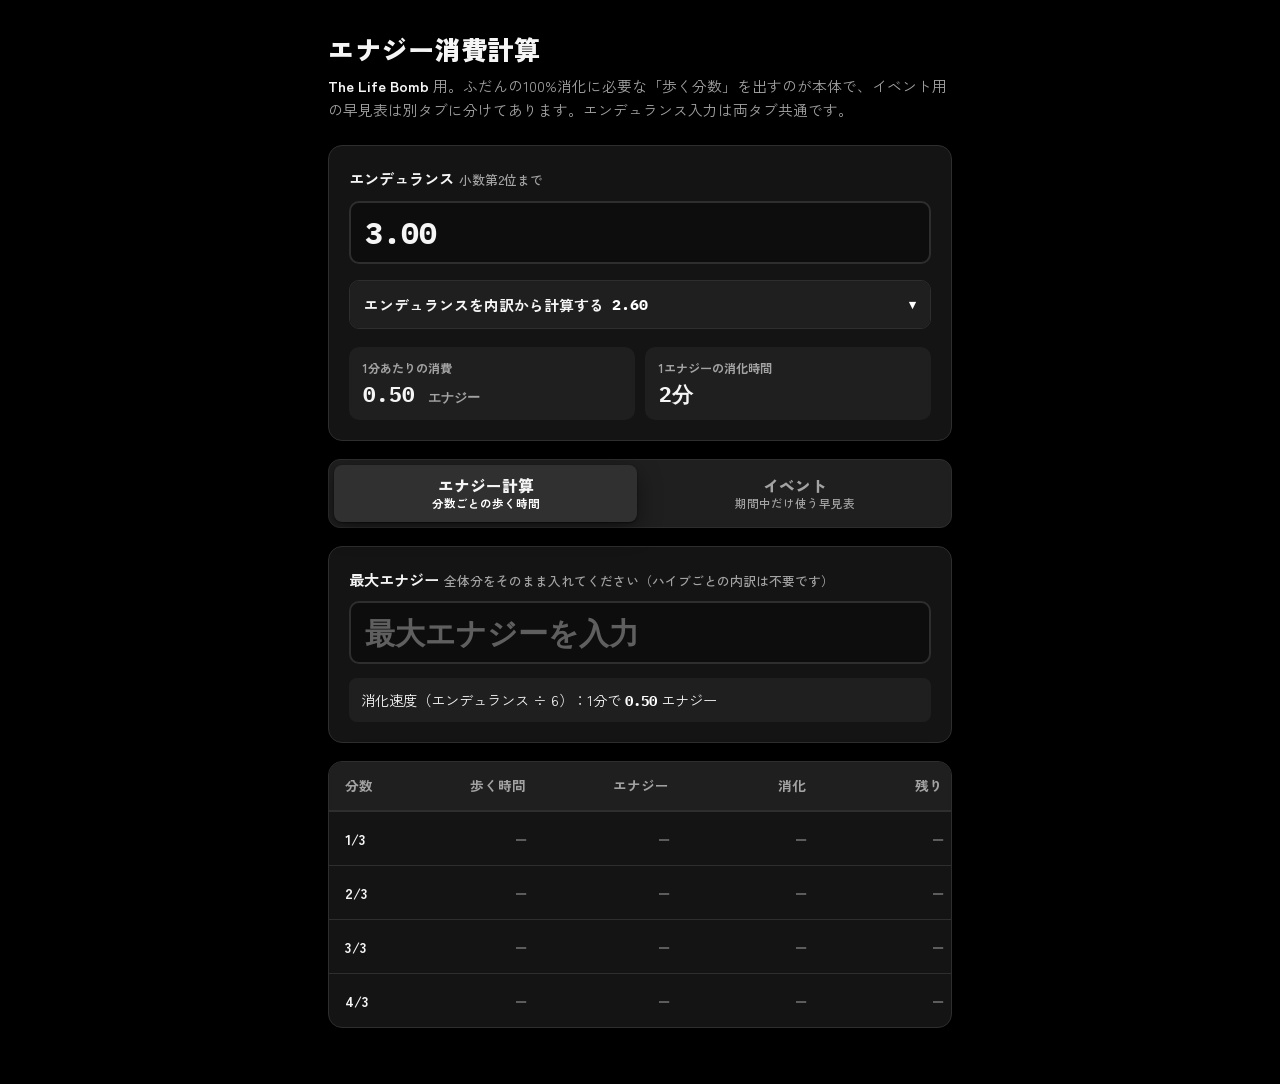
==== commit 8118fceb: "タブ名をエナジー計算に変更／分数表の列幅を調整／統計の括弧書きを削除／タブ選択色を少し明るく／イベントタブにハイブ選択（ラジオ）の一覧を追加" ====
--- a/index.html
+++ b/index.html
@@ -416,6 +416,36 @@
         border: 0;
       }
 
+      /* ---------- hive pick ---------- */
+      .hive-pick {
+        background: var(--surface);
+        border: 1px solid var(--line);
+        border-radius: 14px;
+        box-shadow: var(--shadow);
+        padding: 6px 20px;
+      }
+      .hive-row {
+        display: flex;
+        align-items: center;
+        gap: 10px;
+        padding: 11px 6px;
+        border-bottom: 1px solid var(--line);
+        font-size: .95rem;
+        cursor: pointer;
+        border-radius: 8px;
+      }
+      .hive-row:last-child { border-bottom: 0; }
+      .hive-row input[type="radio"] {
+        width: 1.25rem; height: 1.25rem;
+        margin: 0;
+        flex: 0 0 auto;
+        accent-color: var(--accent);
+      }
+      .hive-row .hive-name { font-weight: 700; }
+      .hive-row .hive-min { margin-left: auto; font-family: "IBM Plex Mono", monospace; font-weight: 700; }
+      .hive-row .hive-min small { font-family: inherit; color: var(--ink-2); font-weight: 500; font-size: .8rem; }
+      .hive-row:has(input:checked) { background: var(--surface-2); }
+
       .formula {
         margin-top: 26px;
         color: var(--ink-2);
@@ -458,7 +488,7 @@
       }
       .tab-btn small { display: block; font-weight: 500; font-size: .72rem; }
       .tab-btn[aria-selected="true"] {
-        background: var(--surface);
+        background: #303030;
         color: var(--ink);
         box-shadow: var(--shadow);
       }
@@ -589,18 +619,18 @@
 
         <div class="stats">
           <div class="stat">
-            <div class="k">1分あたりの消費（1ハイブ）</div>
+            <div class="k">1分あたりの消費</div>
             <div class="v num" id="stat-per-min">—</div>
           </div>
           <div class="stat">
-            <div class="k">1エナジーの消化時間（1ハイブ）</div>
+            <div class="k">1エナジーの消化時間</div>
             <div class="v num" id="stat-per-one">—</div>
           </div>
         </div>
       </section>
 
       <div class="tabs" role="tablist" aria-label="ツールの切り替え">
-        <button type="button" class="tab-btn" role="tab" id="tab-daily" aria-selected="true" aria-controls="panel-daily">通常<small>分数ごとの歩く時間</small></button>
+        <button type="button" class="tab-btn" role="tab" id="tab-daily" aria-selected="true" aria-controls="panel-daily">エナジー計算<small>分数ごとの歩く時間</small></button>
         <button type="button" class="tab-btn" role="tab" id="tab-event" aria-selected="false" aria-controls="panel-event">イベント<small>期間中だけ使う早見表</small></button>
       </div>
 
@@ -616,7 +646,14 @@
         </section>
 
         <div class="table-wrap">
-          <table aria-label="分数ごとの歩く時間">
+          <table class="frac-table" aria-label="分数ごとの歩く時間">
+            <colgroup>
+              <col style="width:14%" />
+              <col style="width:19%" />
+              <col style="width:23%" />
+              <col style="width:22%" />
+              <col style="width:22%" />
+            </colgroup>
             <thead>
               <tr>
                 <th scope="col">分数</th>
@@ -632,6 +669,9 @@
       </div>
 
       <div id="panel-event" role="tabpanel" aria-labelledby="tab-event" hidden>
+      <h2>ハイブ選択</h2>
+      <div class="hive-pick" id="hive-pick"></div>
+
       <h2>消費エナジー早見表</h2>
       <div class="table-wrap">
         <table aria-label="ハイブ数と分数ごとの消費エナジー">
@@ -683,6 +723,31 @@
         var maxEnergyInput = document.getElementById('max-energy');
         var dailyRateEl = document.getElementById('daily-rate');
         var fracBody = document.getElementById('frac-body');
+        var hivePickEl = document.getElementById('hive-pick');
+        var hiveSel = 1;
+        hivePickEl.addEventListener('change', function (e) {
+          var v = parseInt(e.target && e.target.value, 10);
+          if (v >= 1 && v <= 4) hiveSel = v;
+        });
+        function buildHivePick(e) {
+          var html = '';
+          for (var h = 1; h <= 4; h++) {
+            var minHtml;
+            if (e === null) {
+              minHtml = '—';
+            } else {
+              var rate = (e / 6) * h;
+              var need = Math.ceil(3 / rate - 1e-9);
+              minHtml = '<b>' + need + '</b> <small>分で3エナジー</small>';
+            }
+            html += '<label class="hive-row">' +
+              '<input type="radio" name="tlb-hive" value="' + h + '"' +
+              (h === hiveSel ? ' checked' : '') + ' />' +
+              '<span class="hive-name">ハイブ' + h + '個</span>' +
+              '<span class="hive-min">' + minHtml + '</span></label>';
+          }
+          hivePickEl.innerHTML = html;
+        }
 
         // タブ切り替え（通常が本体、イベントは別タブ）
         var tabDaily = document.getElementById('tab-daily');
@@ -939,6 +1004,7 @@
               rowsHtml += '</tr>';
             }
             tbody.innerHTML = rowsHtml;
+            buildHivePick(null);
             return;
           }
 
@@ -955,7 +1021,7 @@
           } else {
             timeText = sec + '秒';
           }
-          perOneEl.innerHTML = timeText + ' <small>（' + fmt(perOne) + '分）</small>';
+          perOneEl.textContent = timeText;
 
           // 早見表
           var html = '';
@@ -974,7 +1040,7 @@
             html += '</tr>';
           }
           tbody.innerHTML = html;
-
+          buildHivePick(e);
         }
 
         input.addEventListener('input', render);
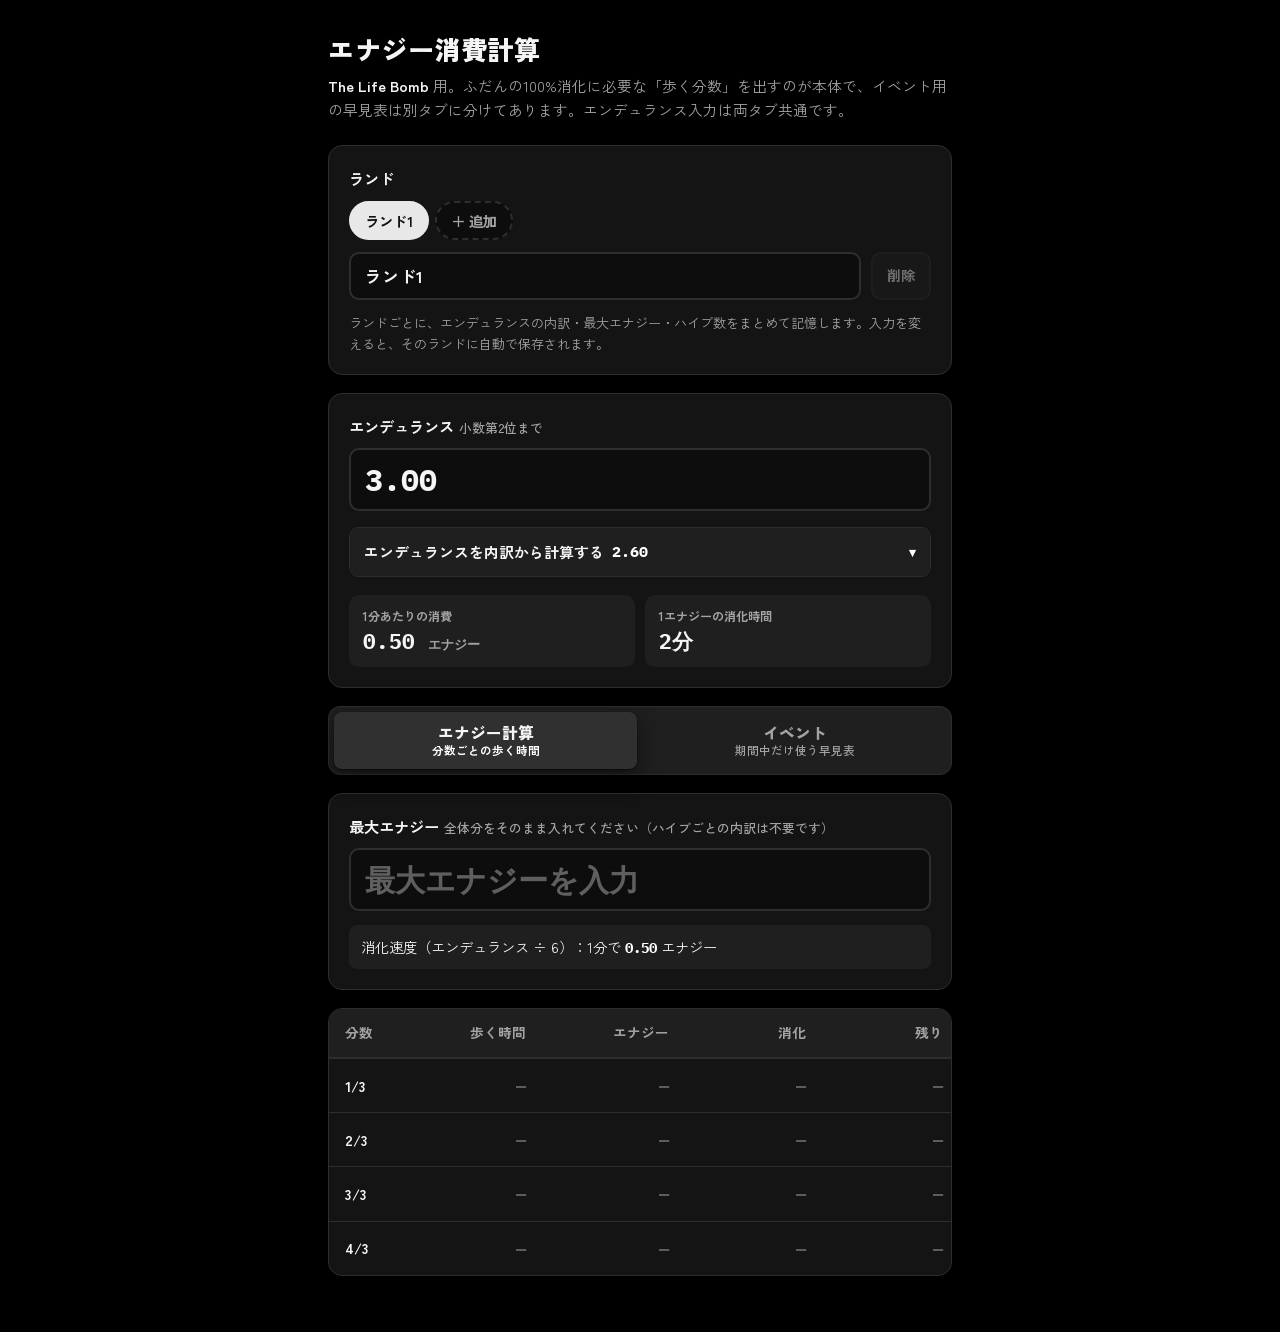
==== commit 55f01253: "ランド（設定一式）の複数登録・切替を追加" ====
--- a/index.html
+++ b/index.html
@@ -299,6 +299,45 @@
       .bd-row.total .bd-v { font-size: 1.5rem; color: var(--accent-strong); }
       .detail-note { margin: 12px 0 0; color: var(--ink-2); font-size: .82rem; line-height: 1.6; }
 
+
+      /* ---------- land ---------- */
+      .land-chips { display: flex; flex-wrap: wrap; gap: 6px; margin-bottom: 12px; }
+      .land-chip {
+        background: var(--input-bg);
+        border: 2px solid var(--line);
+        border-radius: 999px;
+        color: var(--ink);
+        font: inherit;
+        font-size: .9rem;
+        font-weight: 700;
+        padding: 6px 14px;
+        cursor: pointer;
+        min-height: 2.4rem;
+        max-width: 100%;
+        overflow: hidden;
+        text-overflow: ellipsis;
+        white-space: nowrap;
+      }
+      .land-chip.is-on { background: var(--accent); border-color: var(--accent); color: var(--accent-ink); }
+      .land-chip.add { border-style: dashed; color: var(--ink-2); }
+      .land-edit { display: flex; gap: 10px; align-items: stretch; }
+      .land-edit .input-wrap { flex: 1 1 auto; }
+      .land-edit .input-wrap input { font-family: inherit; font-size: 1.05rem; font-weight: 700; }
+      .land-del {
+        flex: 0 0 auto;
+        background: var(--surface-2);
+        border: 2px solid var(--line);
+        border-radius: 10px;
+        color: var(--ink);
+        font: inherit;
+        font-size: .88rem;
+        font-weight: 700;
+        padding: 0 14px;
+        cursor: pointer;
+      }
+      .land-del:disabled { opacity: .4; cursor: default; }
+      .land-del.armed { background: #b71c1c; border-color: #b71c1c; color: #ffffff; }
+      .land-note { margin: 12px 0 0; color: var(--ink-2); font-size: .82rem; line-height: 1.6; }
 
       /* ---------- stats ---------- */
       .stats {
@@ -538,6 +577,18 @@
     <main>
       <h1>エナジー消費計算</h1>
       <p class="lede"><span class="game">The Life Bomb</span> 用。ふだんの100%消化に必要な「歩く分数」を出すのが本体で、イベント用の早見表は別タブに分けてあります。エンデュランス入力は両タブ共通です。</p>
+
+      <section class="panel" aria-label="ランド選択">
+        <span class="field-label">ランド</span>
+        <div class="land-chips" id="land-chips"></div>
+        <div class="land-edit">
+          <div class="input-wrap">
+            <input id="land-name" type="text" autocomplete="off" aria-label="ランド名" />
+          </div>
+          <button type="button" class="land-del" id="land-del">削除</button>
+        </div>
+        <p class="land-note">ランドごとに、エンデュランスの内訳・最大エナジー・ハイブ数をまとめて記憶します。入力を変えると、そのランドに自動で保存されます。</p>
+      </section>
 
       <section class="panel" aria-label="エンデュランス入力">
         <label class="field-label" for="endurance">エンデュランス<span class="unit-note">小数第2位まで</span></label>
@@ -1054,6 +1105,147 @@
         });
 
         render();
+
+        // ---------- ランド（設定一式の登録・切替） ----------
+        // ランドごとに、エンデュランス（直接入力と内訳一式）・最大エナジー・
+        // ハイブ数をまとめて記憶する。保存先は localStorage（アプリ版の
+        // WebView でもそのまま使える）。入力の変更は自動で現在のランドへ保存する。
+        var LAND_KEY = 'tlb.lands.v1';
+        var landChips = document.getElementById('land-chips');
+        var landNameInput = document.getElementById('land-name');
+        var landDelBtn = document.getElementById('land-del');
+        var lands = null;
+        var landApplying = false;
+
+        function escapeHtml(s) {
+          return String(s).replace(/[&<>"']/g, function (c) {
+            return { '&': '&amp;', '<': '&lt;', '>': '&gt;', '"': '&quot;', "'": '&#39;' }[c];
+          });
+        }
+        function landSnapshot() {
+          var checked = hivePickEl.querySelector('input[name="tlb-hive"]:checked');
+          var hive = checked ? parseInt(checked.value, 10) : hiveSel;
+          if (!(hive >= 1 && hive <= 4)) hive = 1;
+          return {
+            name: landNameInput.value || '',
+            endurance: input.value,
+            useDetail: !!useDetail.checked,
+            dMain: dMain.value,
+            dSupport1: dSupport1.value,
+            dSupport2: dSupport2.value,
+            dVent: dVent.value,
+            dEpic: !!dEpic.checked,
+            dCap: dCap.value,
+            maxEnergy: maxEnergyInput.value,
+            hive: hive
+          };
+        }
+        function landPersist() {
+          try { localStorage.setItem(LAND_KEY, JSON.stringify(lands)); } catch (e) { }
+        }
+        function landRenderChips() {
+          var html = '';
+          for (var i = 0; i < lands.list.length; i++) {
+            var nm = lands.list[i].name || ('ランド' + (i + 1));
+            html += '<button type="button" class="land-chip' + (i === lands.cur ? ' is-on' : '') +
+              '" data-i="' + i + '">' + escapeHtml(nm) + '</button>';
+          }
+          html += '<button type="button" class="land-chip add" id="land-add">＋ 追加</button>';
+          landChips.innerHTML = html;
+          landDelBtn.disabled = lands.list.length <= 1;
+        }
+        function landApply(idx) {
+          lands.cur = idx;
+          var L = lands.list[idx];
+          landApplying = true;
+          landNameInput.value = L.name || '';
+          input.value = L.endurance != null ? L.endurance : '';
+          useDetail.checked = !!L.useDetail;
+          dMain.value = L.dMain != null ? L.dMain : '';
+          dSupport1.value = L.dSupport1 || 'none';
+          dSupport2.value = L.dSupport2 || 'none';
+          dVent.value = L.dVent != null ? L.dVent : '';
+          dEpic.checked = !!L.dEpic;
+          dCap.value = L.dCap != null ? L.dCap : '';
+          maxEnergyInput.value = L.maxEnergy != null ? L.maxEnergy : '';
+          hiveSel = (L.hive >= 1 && L.hive <= 4) ? L.hive : 1;
+          render();
+          landRenderChips();
+          landPersist();
+          landApplying = false;
+          // アプリ版へも知らせる（ハイブ選択の反映と、入力保存の連動）
+          var radio = hivePickEl.querySelector('input[name="tlb-hive"]:checked');
+          if (radio) radio.dispatchEvent(new Event('change', { bubbles: true }));
+          input.dispatchEvent(new Event('change', { bubbles: true }));
+        }
+        var landSaveTimer = null;
+        function landQueueSave() {
+          if (landApplying || !lands) return;
+          if (landSaveTimer) clearTimeout(landSaveTimer);
+          landSaveTimer = setTimeout(function () {
+            lands.list[lands.cur] = landSnapshot();
+            landPersist();
+            landRenderChips();
+          }, 250);
+        }
+        document.addEventListener('input', landQueueSave, true);
+        document.addEventListener('change', landQueueSave, true);
+
+        landChips.addEventListener('click', function (e) {
+          if (e.target.closest('#land-add')) {
+            var copy = landSnapshot();
+            copy.name = 'ランド' + (lands.list.length + 1);
+            lands.list.push(copy);
+            landApply(lands.list.length - 1);
+            return;
+          }
+          var chip = e.target.closest('.land-chip[data-i]');
+          if (chip) {
+            var i = parseInt(chip.getAttribute('data-i'), 10);
+            if (i !== lands.cur) {
+              lands.list[lands.cur] = landSnapshot();
+              landApply(i);
+            }
+          }
+        });
+
+        // 削除は2度押しで確定（アプリ版 WebView では confirm が出ないため）
+        var landDelArmed = false;
+        var landDelTimer = null;
+        landDelBtn.addEventListener('click', function () {
+          if (lands.list.length <= 1) return;
+          if (!landDelArmed) {
+            landDelArmed = true;
+            landDelBtn.textContent = '本当に削除';
+            landDelBtn.classList.add('armed');
+            landDelTimer = setTimeout(function () {
+              landDelArmed = false;
+              landDelBtn.textContent = '削除';
+              landDelBtn.classList.remove('armed');
+            }, 3000);
+            return;
+          }
+          clearTimeout(landDelTimer);
+          landDelArmed = false;
+          landDelBtn.textContent = '削除';
+          landDelBtn.classList.remove('armed');
+          lands.list.splice(lands.cur, 1);
+          landApply(Math.min(lands.cur, lands.list.length - 1));
+        });
+
+        (function landInit() {
+          var stored = null;
+          try { stored = JSON.parse(localStorage.getItem(LAND_KEY) || 'null'); } catch (e) { }
+          if (stored && stored.list && stored.list.length) {
+            lands = stored;
+            if (!(lands.cur >= 0 && lands.cur < lands.list.length)) lands.cur = 0;
+          } else {
+            var first = landSnapshot();
+            if (!first.name) first.name = 'ランド1';
+            lands = { list: [first], cur: 0 };
+          }
+          landApply(lands.cur);
+        })();
       })();
     </script>
   </body>
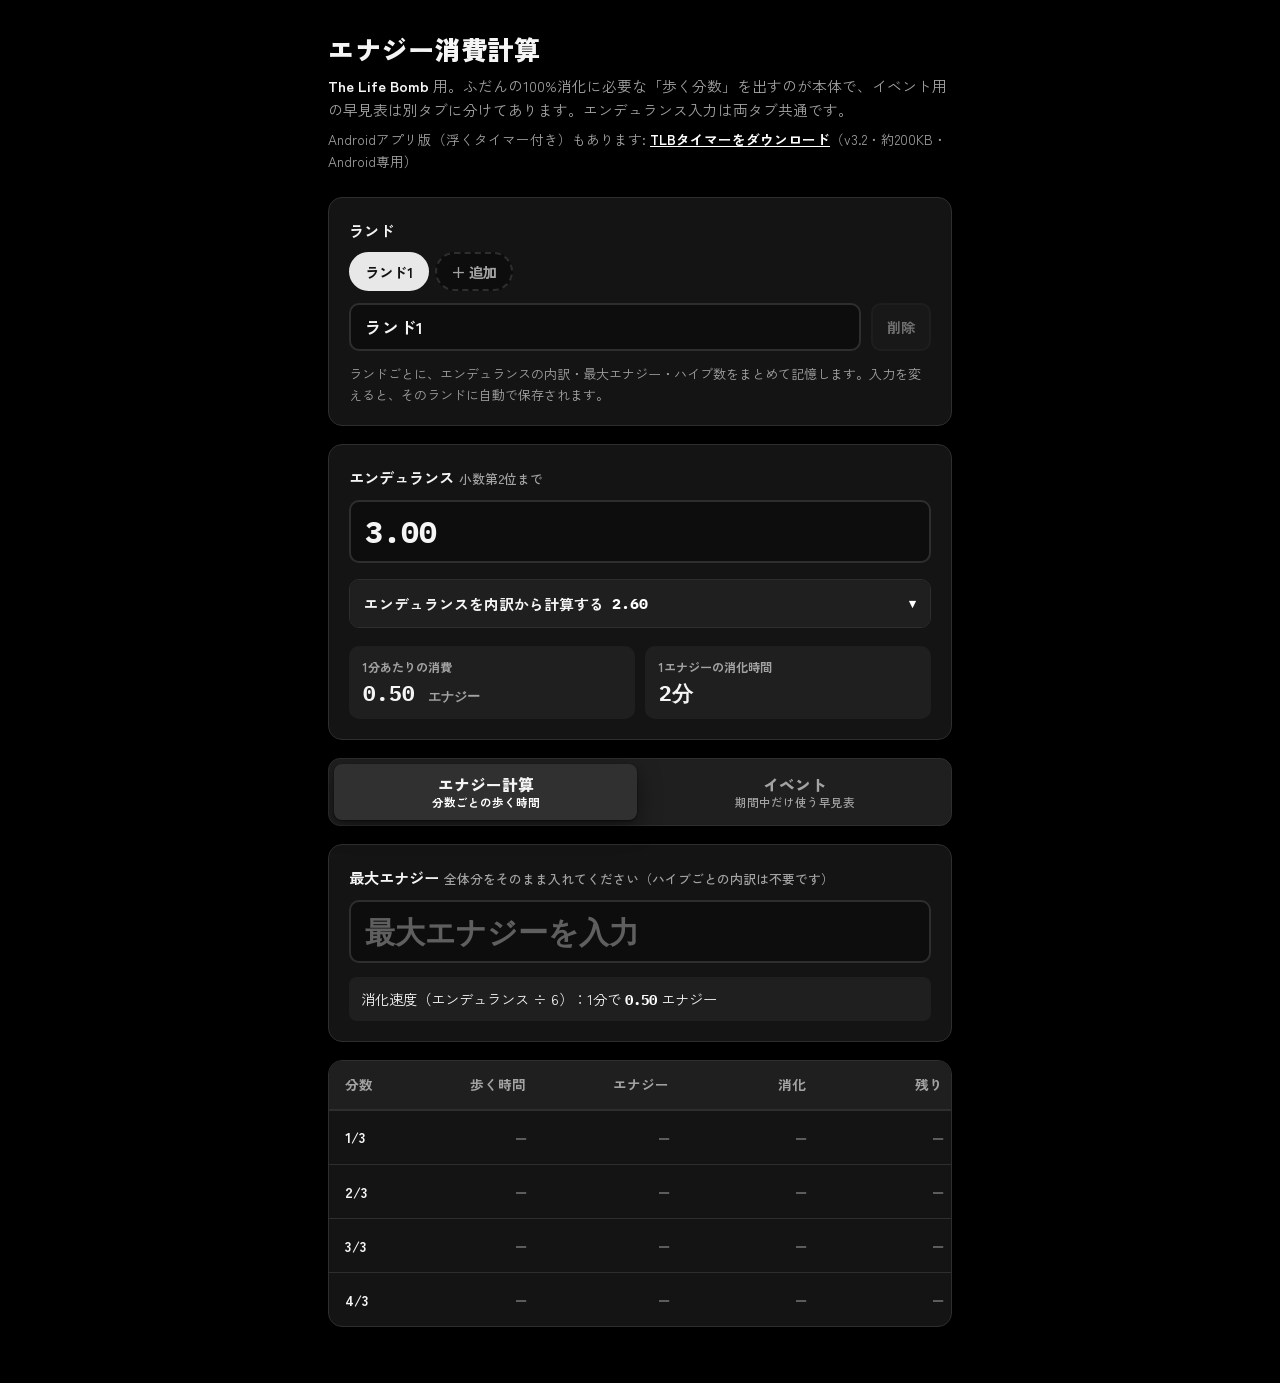
==== commit fa8d4804: "APKダウンロードリンクを追加" ====
--- a/index.html
+++ b/index.html
@@ -60,6 +60,12 @@
         font-size: .92rem;
       }
       .lede .game { font-weight: 700; color: var(--ink); }
+      .apk-dl {
+        margin: -16px 0 24px;
+        color: var(--ink-2);
+        font-size: .85rem;
+      }
+      .apk-dl a { color: var(--accent-strong); font-weight: 700; }
 
       /* ---------- input ---------- */
       .panel {
@@ -577,6 +583,7 @@
     <main>
       <h1>エナジー消費計算</h1>
       <p class="lede"><span class="game">The Life Bomb</span> 用。ふだんの100%消化に必要な「歩く分数」を出すのが本体で、イベント用の早見表は別タブに分けてあります。エンデュランス入力は両タブ共通です。</p>
+      <p class="apk-dl" id="apk-dl">Androidアプリ版（浮くタイマー付き）もあります: <a href="tlb-timer.apk" download>TLBタイマーをダウンロード</a>（v3.2・約200KB・Android専用）</p>
 
       <section class="panel" aria-label="ランド選択">
         <span class="field-label">ランド</span>
@@ -1106,6 +1113,12 @@
 
         render();
 
+        // アプリ内（WebView）で開いた時は、ダウンロード案内を出さない
+        if (window.TLBBridge) {
+          var apkDl = document.getElementById('apk-dl');
+          if (apkDl) apkDl.style.display = 'none';
+        }
+
         // ---------- ランド（設定一式の登録・切替） ----------
         // ランドごとに、エンデュランス（直接入力と内訳一式）・最大エナジー・
         // ハイブ数をまとめて記憶する。保存先は localStorage（アプリ版の
